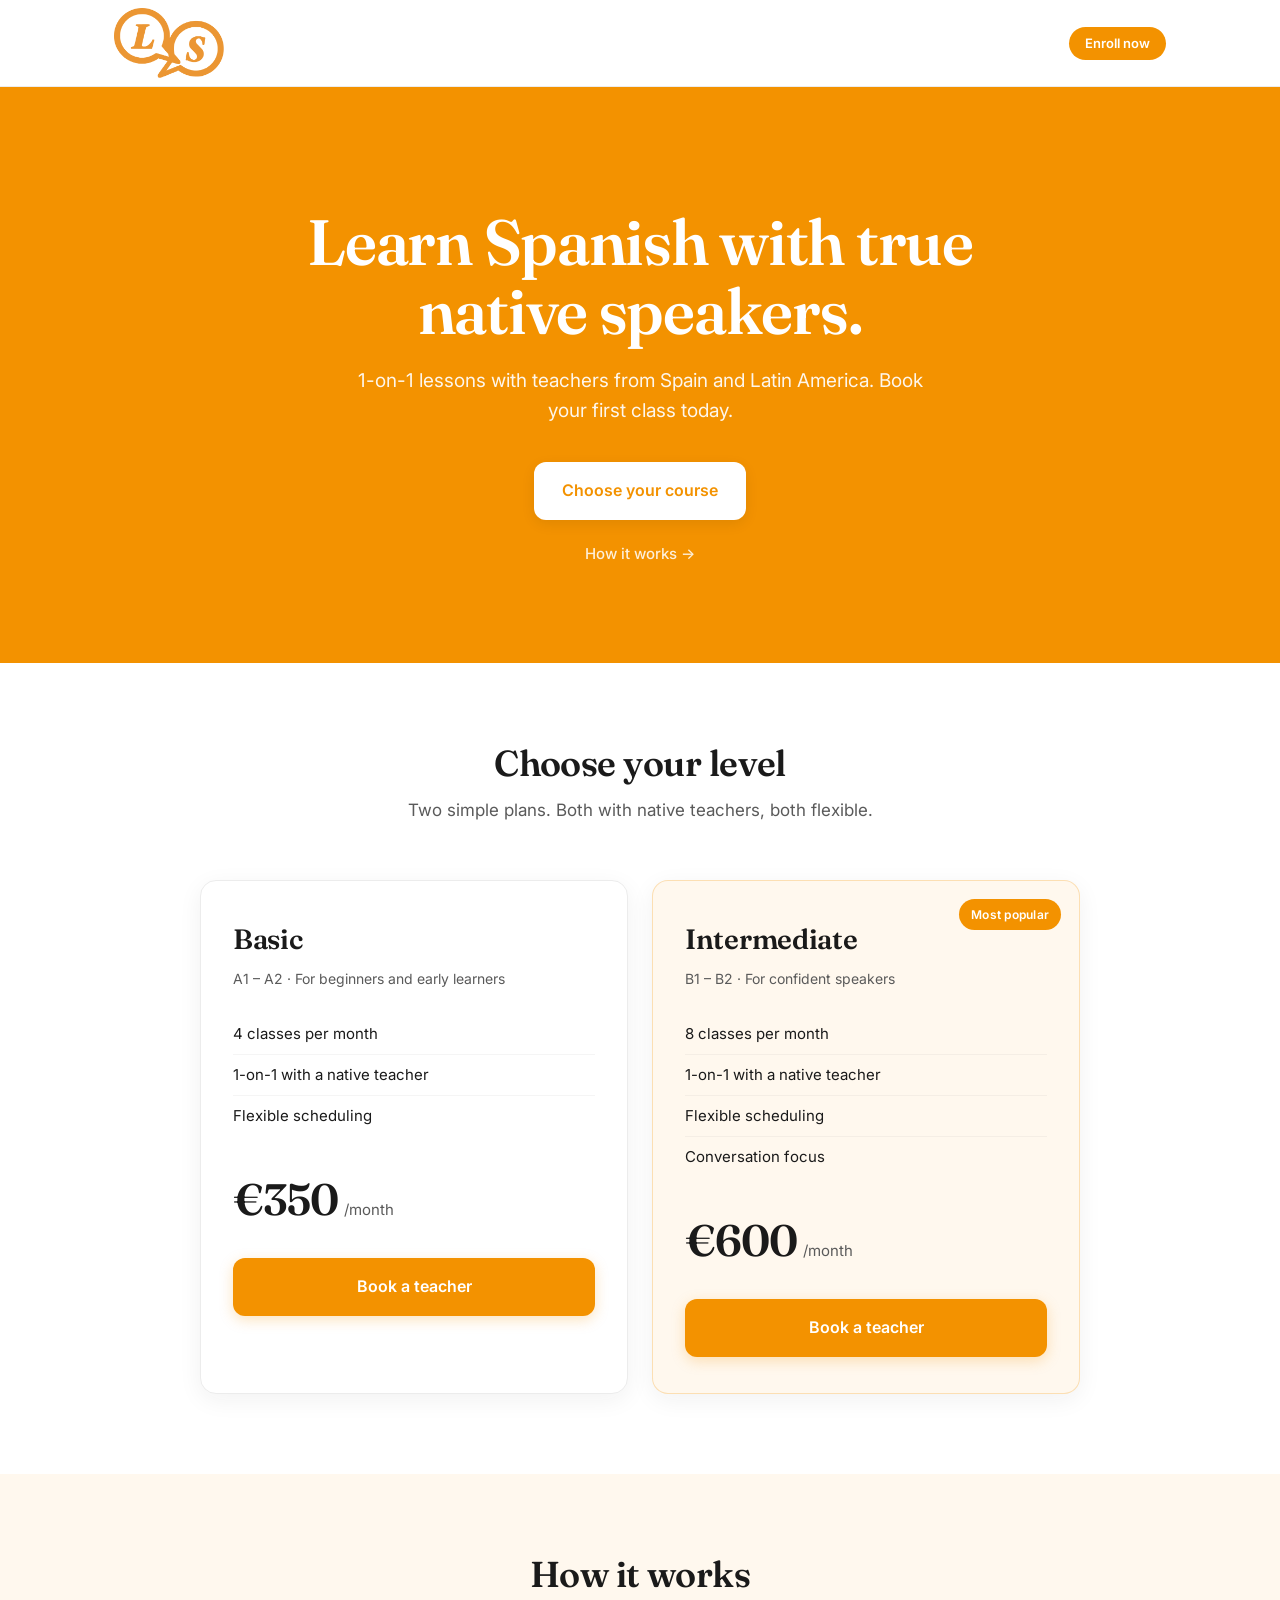
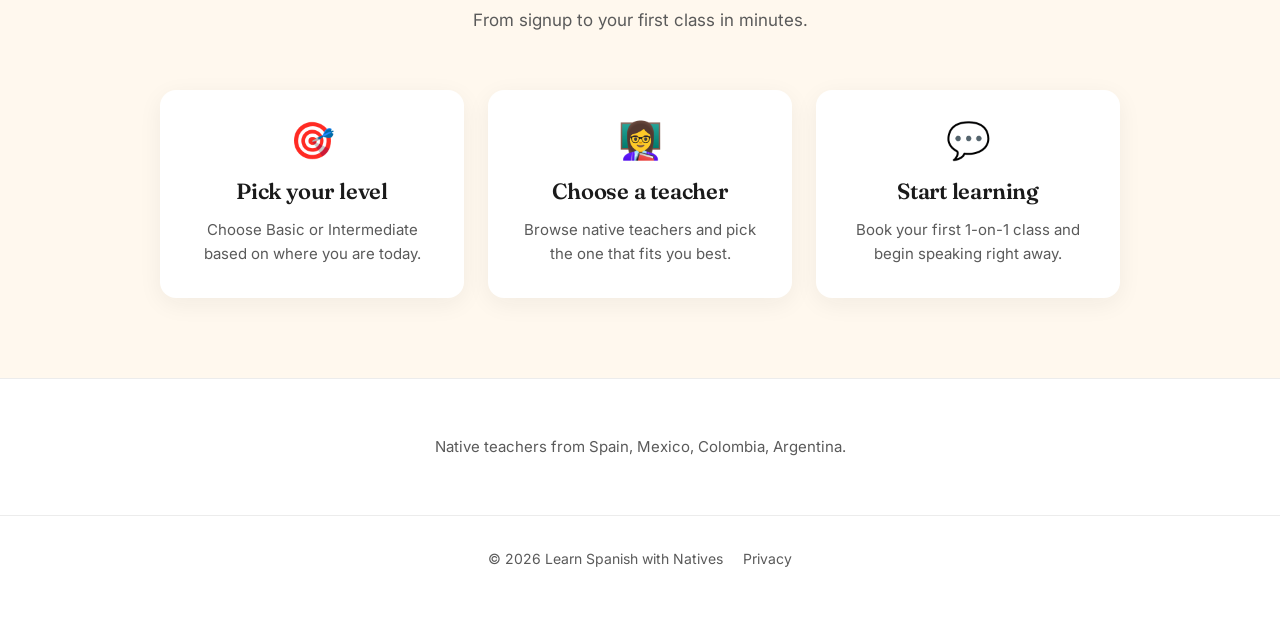
==== beta/index.html @ cdb181b8 "update hero CTA to Choose your course" ====
<!DOCTYPE html>
<html lang="en">
<head>
  <meta charset="UTF-8" />
  <meta name="viewport" content="width=device-width, initial-scale=1.0" />
  <title>Learn Spanish with Natives</title>
  <meta name="description" content="1-on-1 Spanish lessons with native teachers from Spain and Latin America. Book your first class today." />
  <link rel="preconnect" href="https://fonts.googleapis.com" />
  <link rel="preconnect" href="https://fonts.gstatic.com" crossorigin />
  <link href="https://fonts.googleapis.com/css2?family=Fraunces:opsz,wght@9..144,500;9..144,600;9..144,700&family=Inter:wght@400;500;600&display=swap" rel="stylesheet" />
  <style>
    :root {
      --orange: #F39200;
      --orange-hover: #d97f00;
      --dark: #1A1A1A;
      --muted: #5a5a5a;
      --bg: #ffffff;
      --cream: #FFF8EE;
      --border: #ececec;
      --shadow: 0 6px 24px rgba(26, 26, 26, 0.06);
      --shadow-hover: 0 12px 36px rgba(26, 26, 26, 0.1);
      --radius: 16px;
      --radius-sm: 12px;
    }

    * { box-sizing: border-box; }

    html, body {
      margin: 0;
      padding: 0;
      background: var(--bg);
      color: var(--dark);
      font-family: 'Inter', system-ui, -apple-system, Segoe UI, sans-serif;
      font-size: 17px;
      line-height: 1.6;
      -webkit-font-smoothing: antialiased;
    }

    a { color: inherit; text-decoration: none; }

    .container {
      width: 100%;
      max-width: 1100px;
      margin: 0 auto;
      padding: 0 24px;
    }

    /* Header */
    header {
      padding: 8px 0;
      background: #fff;
      border-bottom: 1px solid var(--border);
      position: sticky;
      top: 0;
      z-index: 50;
      transition: background .2s ease, border-color .2s ease, box-shadow .2s ease;
    }
    header.scrolled {
      background: var(--orange);
      border-bottom-color: transparent;
      box-shadow: 0 4px 16px rgba(243, 146, 0, 0.25);
    }
    header.scrolled .signin {
      background: #fff;
      color: var(--orange);
    }
    header.scrolled .signin:hover {
      background: var(--cream);
    }
    .header-inner {
      display: flex;
      align-items: center;
      justify-content: space-between;
      gap: 24px;
    }
    .logo img {
      display: block;
      max-width: 110px;
      height: auto;
    }
    .signin {
      font-weight: 600;
      color: #fff;
      background: var(--orange);
      font-size: 13px;
      padding: 6px 16px;
      border-radius: 999px;
      transition: background .15s ease, transform .15s ease;
    }
    .signin:hover {
      background: var(--orange-hover);
      transform: translateY(-1px);
    }

    /* Hero */
    .hero {
      text-align: center;
      padding: 96px 0 80px;
      background: var(--orange);
      color: #fff;
    }
    .hero h1 {
      font-family: 'Fraunces', Georgia, serif;
      font-weight: 600;
      font-size: 52px;
      line-height: 1.08;
      letter-spacing: -0.02em;
      margin: 0 auto 20px;
      max-width: 780px;
      color: #fff;
    }
    .hero p.sub {
      font-size: 19px;
      color: rgba(255, 255, 255, 0.92);
      max-width: 600px;
      margin: 0 auto 36px;
    }
    .hero .btn {
      background: #fff;
      color: var(--orange);
      box-shadow: 0 4px 14px rgba(0, 0, 0, 0.08);
    }
    .hero .btn:hover {
      background: var(--cream);
      box-shadow: 0 6px 18px rgba(0, 0, 0, 0.12);
    }
    .hero .text-link {
      color: rgba(255, 255, 255, 0.85);
    }
    .hero .text-link:hover {
      color: #fff;
    }

    .btn {
      display: inline-block;
      background: var(--orange);
      color: #fff;
      font-family: 'Inter', sans-serif;
      font-weight: 600;
      font-size: 16px;
      padding: 16px 28px;
      border-radius: var(--radius-sm);
      border: none;
      cursor: pointer;
      transition: background .15s ease, transform .15s ease, box-shadow .15s ease;
      box-shadow: 0 4px 14px rgba(243, 146, 0, 0.25);
    }
    .btn:hover {
      background: var(--orange-hover);
      transform: translateY(-1px);
      box-shadow: 0 6px 18px rgba(243, 146, 0, 0.32);
    }

    .text-link {
      display: inline-block;
      margin-top: 22px;
      color: var(--muted);
      font-size: 15px;
      font-weight: 500;
      transition: color .15s ease;
    }
    .text-link:hover { color: var(--orange); }

    /* Section */
    section { padding: 80px 0; }
    .section-title {
      font-family: 'Fraunces', Georgia, serif;
      font-weight: 600;
      font-size: 36px;
      line-height: 1.15;
      letter-spacing: -0.015em;
      margin: 0 0 12px;
      text-align: center;
    }
    .section-sub {
      text-align: center;
      color: var(--muted);
      margin: 0 auto 56px;
      max-width: 560px;
    }

    /* Levels */
    .levels {
      display: grid;
      grid-template-columns: 1fr;
      gap: 24px;
      max-width: 880px;
      margin: 0 auto;
    }
    .card {
      position: relative;
      background: #fff;
      border: 1px solid var(--border);
      border-radius: var(--radius);
      padding: 36px 32px;
      box-shadow: var(--shadow);
      transition: transform .2s ease, box-shadow .2s ease;
    }
    .card:hover {
      transform: translateY(-2px);
      box-shadow: var(--shadow-hover);
    }
    .card.featured {
      background: var(--cream);
      border-color: rgba(243, 146, 0, 0.25);
    }
    .badge {
      position: absolute;
      top: 18px;
      right: 18px;
      background: var(--orange);
      color: #fff;
      font-size: 12px;
      font-weight: 600;
      padding: 6px 12px;
      border-radius: 999px;
      letter-spacing: 0.02em;
    }
    .card h3 {
      font-family: 'Fraunces', Georgia, serif;
      font-weight: 600;
      font-size: 28px;
      margin: 0 0 6px;
      letter-spacing: -0.01em;
    }
    .card .level-sub {
      color: var(--muted);
      font-size: 14px;
      margin: 0 0 24px;
    }
    .card ul {
      list-style: none;
      padding: 0;
      margin: 0 0 28px;
    }
    .card ul li {
      padding: 8px 0;
      color: var(--dark);
      font-size: 15px;
      border-bottom: 1px solid rgba(0,0,0,0.04);
    }
    .card ul li:last-child { border-bottom: none; }
    .price {
      display: flex;
      align-items: baseline;
      gap: 6px;
      margin: 0 0 24px;
    }
    .price .amount {
      font-family: 'Fraunces', Georgia, serif;
      font-weight: 600;
      font-size: 44px;
      color: var(--dark);
      letter-spacing: -0.02em;
    }
    .price .per {
      font-size: 15px;
      color: var(--muted);
    }
    .card .btn { width: 100%; text-align: center; }

    /* How it works */
    .how {
      background: var(--cream);
    }
    .steps {
      display: grid;
      grid-template-columns: 1fr;
      gap: 24px;
      max-width: 960px;
      margin: 0 auto;
    }
    .step {
      background: #fff;
      border-radius: var(--radius);
      padding: 32px 28px;
      text-align: center;
      box-shadow: var(--shadow);
    }
    .step .icon {
      font-size: 36px;
      line-height: 1;
      margin-bottom: 16px;
      display: block;
    }
    .step h4 {
      font-family: 'Fraunces', Georgia, serif;
      font-weight: 600;
      font-size: 22px;
      margin: 0 0 8px;
      letter-spacing: -0.01em;
    }
    .step p {
      color: var(--muted);
      font-size: 15px;
      margin: 0;
    }

    /* Trust strip */
    .trust {
      padding: 56px 0;
      text-align: center;
      color: var(--muted);
      font-size: 15px;
      border-top: 1px solid var(--border);
    }

    /* Footer */
    footer {
      padding: 32px 0 48px;
      text-align: center;
      color: var(--muted);
      font-size: 14px;
      border-top: 1px solid var(--border);
    }
    footer a {
      color: var(--muted);
      margin-left: 16px;
      transition: color .15s ease;
    }
    footer a:hover { color: var(--orange); }

    /* Responsive */
    @media (min-width: 640px) {
      .steps { grid-template-columns: repeat(3, 1fr); }
    }
    @media (min-width: 960px) {
      .levels { grid-template-columns: 1fr 1fr; }
      .hero { padding: 120px 0 96px; }
      .hero h1 { font-size: 64px; }
    }
    @media (max-width: 480px) {
      .hero { padding: 64px 0 56px; }
      .hero h1 { font-size: 38px; }
      .hero p.sub { font-size: 17px; }
      .section-title { font-size: 28px; }
      section { padding: 64px 0; }
      .card { padding: 28px 24px; }
      .price .amount { font-size: 36px; }
    }
  </style>
</head>
<body>

  <header>
    <div class="container header-inner">
      <a href="#" class="logo" aria-label="Learn Spanish with Natives">
        <img id="logo-img" src="../assets/img/logo1.png" alt="Learn Spanish with Natives" />
      </a>
      <a href="#" class="signin">Enroll now</a>
    </div>
  </header>

  <main>
    <section class="hero">
      <div class="container">
        <h1>Learn Spanish with true native speakers.</h1>
        <p class="sub">1-on-1 lessons with teachers from Spain and Latin America. Book your first class today.</p>
        <a href="#levels" class="btn">Choose your course</a>
        <div>
          <a href="#how" class="text-link">How it works →</a>
        </div>
      </div>
    </section>

    <section id="levels">
      <div class="container">
        <h2 class="section-title">Choose your level</h2>
        <p class="section-sub">Two simple plans. Both with native teachers, both flexible.</p>

        <div class="levels">
          <div class="card">
            <h3>Basic</h3>
            <p class="level-sub">A1 – A2 · For beginners and early learners</p>
            <ul>
              <li>4 classes per month</li>
              <li>1-on-1 with a native teacher</li>
              <li>Flexible scheduling</li>
            </ul>
            <div class="price">
              <span class="amount">€350</span>
              <span class="per">/month</span>
            </div>
            <a href="#" class="btn">Book a teacher</a>
          </div>

          <div class="card featured">
            <span class="badge">Most popular</span>
            <h3>Intermediate</h3>
            <p class="level-sub">B1 – B2 · For confident speakers</p>
            <ul>
              <li>8 classes per month</li>
              <li>1-on-1 with a native teacher</li>
              <li>Flexible scheduling</li>
              <li>Conversation focus</li>
            </ul>
            <div class="price">
              <span class="amount">€600</span>
              <span class="per">/month</span>
            </div>
            <a href="#" class="btn">Book a teacher</a>
          </div>
        </div>
      </div>
    </section>

    <section id="how" class="how">
      <div class="container">
        <h2 class="section-title">How it works</h2>
        <p class="section-sub">From signup to your first class in minutes.</p>

        <div class="steps">
          <div class="step">
            <span class="icon" aria-hidden="true">🎯</span>
            <h4>Pick your level</h4>
            <p>Choose Basic or Intermediate based on where you are today.</p>
          </div>
          <div class="step">
            <span class="icon" aria-hidden="true">👩‍🏫</span>
            <h4>Choose a teacher</h4>
            <p>Browse native teachers and pick the one that fits you best.</p>
          </div>
          <div class="step">
            <span class="icon" aria-hidden="true">💬</span>
            <h4>Start learning</h4>
            <p>Book your first 1-on-1 class and begin speaking right away.</p>
          </div>
        </div>
      </div>
    </section>

    <div class="trust">
      <div class="container">
        Native teachers from Spain, Mexico, Colombia, Argentina.
      </div>
    </div>
  </main>

  <footer>
    <div class="container">
      © 2026 Learn Spanish with Natives
      <a href="#">Privacy</a>
    </div>
  </footer>

  <script>
    (function () {
      var header = document.querySelector('header');
      var logoImg = document.getElementById('logo-img');
      var topSrc = '../assets/img/logo1.png';
      var scrolledSrc = '../assets/img/logo.png';
      var threshold = 40;

      // Preload the swap target so the switch is instant.
      var preload = new Image();
      preload.src = scrolledSrc;

      function onScroll() {
        var scrolled = window.scrollY > threshold;
        header.classList.toggle('scrolled', scrolled);
        var nextSrc = scrolled ? scrolledSrc : topSrc;
        if (!logoImg.src.endsWith(nextSrc.replace('../', ''))) {
          logoImg.src = nextSrc;
        }
      }

      window.addEventListener('scroll', onScroll, { passive: true });
      onScroll();
    })();
  </script>

</body>
</html>
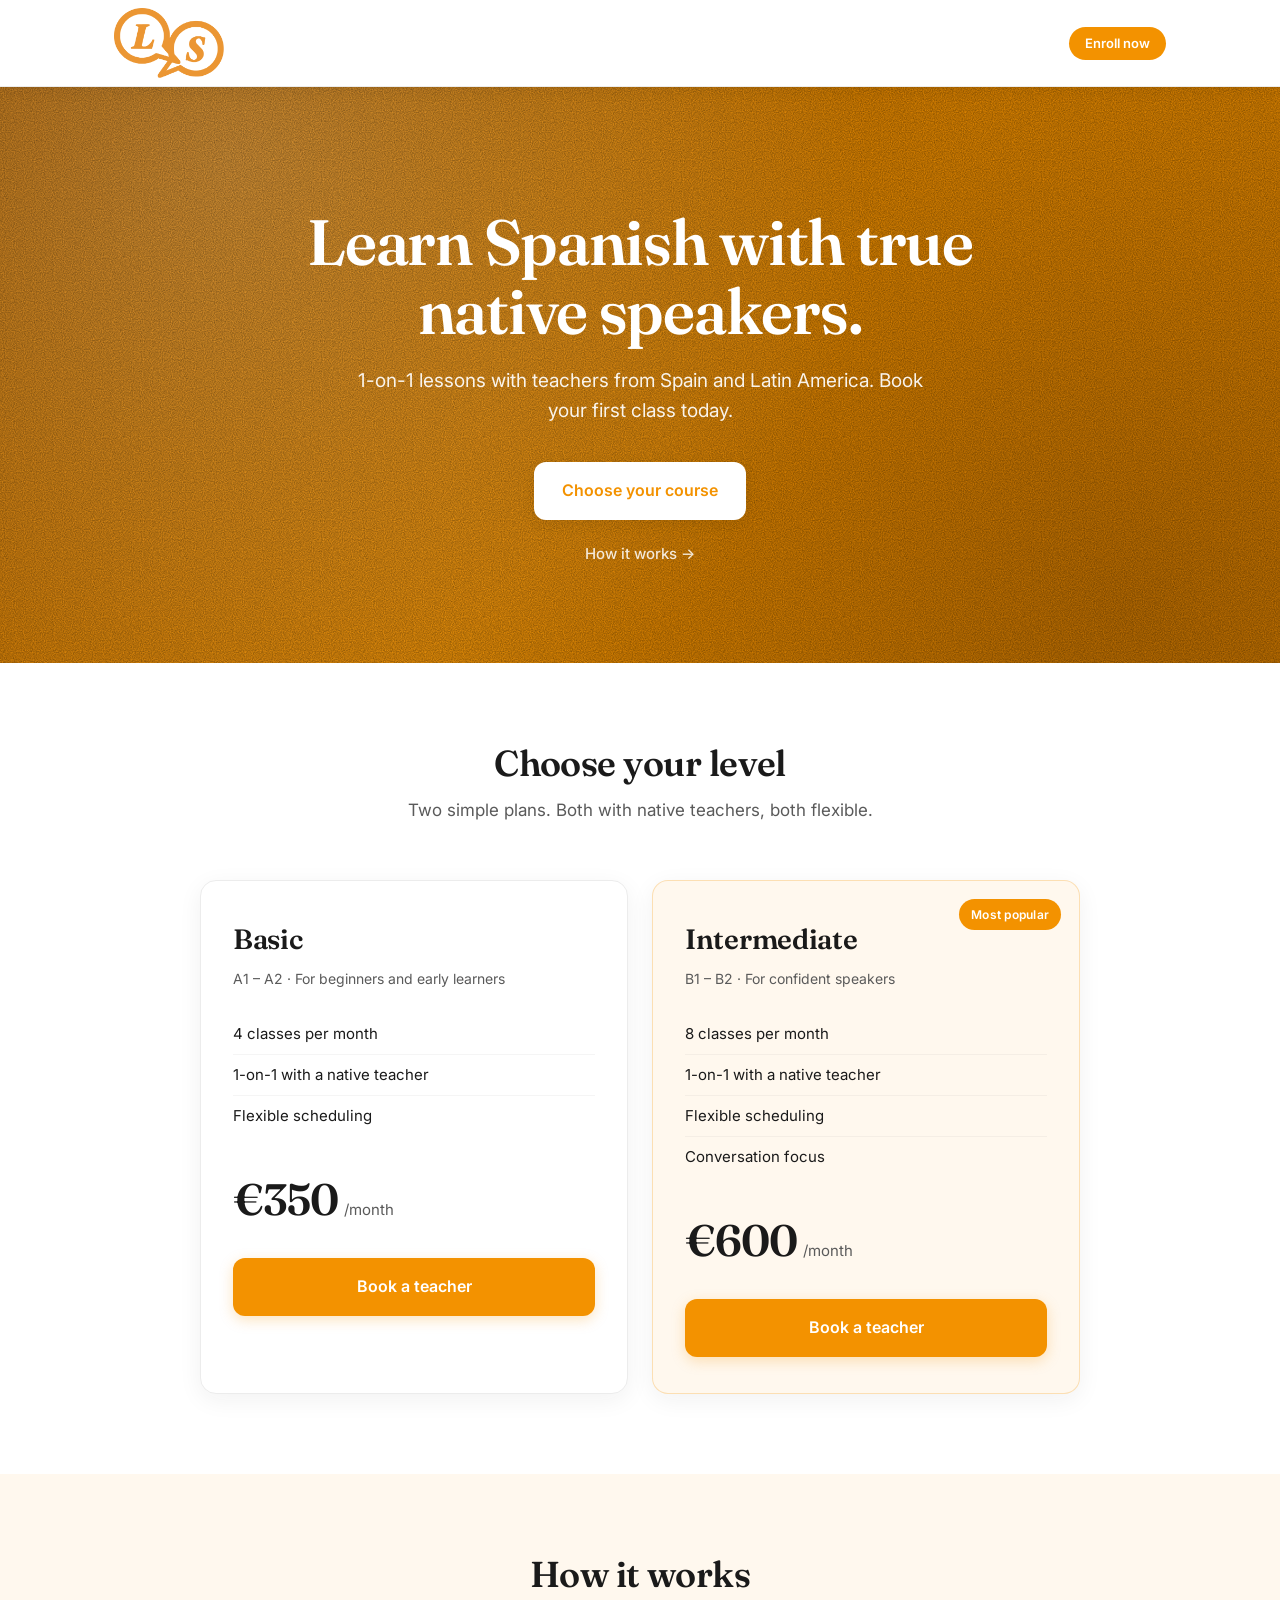
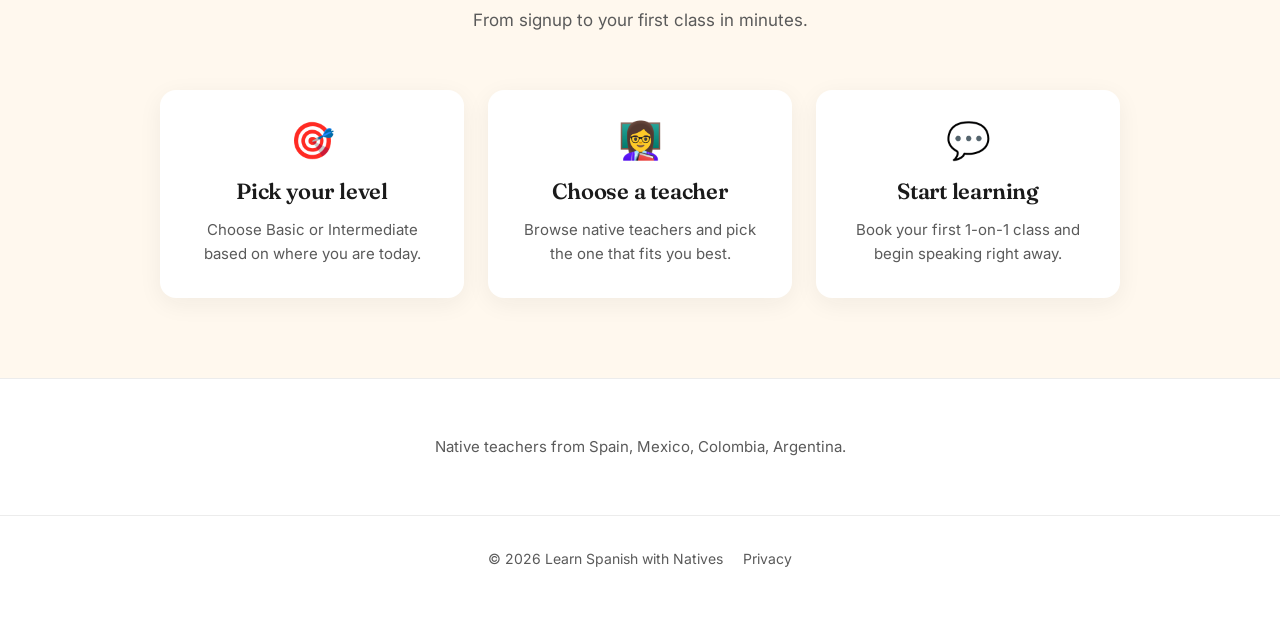
==== commit 8d5f5c9a: "richer hero bg, button animation, navbar shadow" ====
--- a/beta/index.html
+++ b/beta/index.html
@@ -53,12 +53,13 @@
       position: sticky;
       top: 0;
       z-index: 50;
+      box-shadow: 0 1px 2px rgba(26, 26, 26, 0.04), 0 4px 14px rgba(26, 26, 26, 0.06);
       transition: background .2s ease, border-color .2s ease, box-shadow .2s ease;
     }
     header.scrolled {
       background: var(--orange);
       border-bottom-color: transparent;
-      box-shadow: 0 4px 16px rgba(243, 146, 0, 0.25);
+      box-shadow: 0 6px 20px rgba(243, 146, 0, 0.32);
     }
     header.scrolled .signin {
       background: #fff;
@@ -96,8 +97,16 @@
     .hero {
       text-align: center;
       padding: 96px 0 80px;
-      background: var(--orange);
-      color: #fff;
+      color: #fff;
+      position: relative;
+      overflow: hidden;
+      background-color: #e88a00;
+      background-image:
+        url("data:image/svg+xml;utf8,<svg xmlns='http://www.w3.org/2000/svg' width='180' height='180'><filter id='n'><feTurbulence type='fractalNoise' baseFrequency='0.9' numOctaves='2' stitchTiles='stitch'/><feColorMatrix values='0 0 0 0 0 0 0 0 0 0 0 0 0 0 0 0 0 0 0.45 0'/></filter><rect width='100%' height='100%' filter='url(%23n)'/></svg>"),
+        radial-gradient(circle at 18% 12%, rgba(255, 255, 255, 0.22), transparent 55%),
+        radial-gradient(circle at 88% 90%, rgba(110, 55, 0, 0.30), transparent 55%),
+        linear-gradient(135deg, #c87100 0%, #F39200 55%, #e88a00 100%);
+      background-size: 180px 180px, auto, auto, auto;
     }
     .hero h1 {
       font-family: 'Fraunces', Georgia, serif;
@@ -142,13 +151,30 @@
       border-radius: var(--radius-sm);
       border: none;
       cursor: pointer;
-      transition: background .15s ease, transform .15s ease, box-shadow .15s ease;
+      transition: background .2s ease, transform .25s cubic-bezier(.34, 1.4, .64, 1), box-shadow .25s ease;
       box-shadow: 0 4px 14px rgba(243, 146, 0, 0.25);
+      will-change: transform;
     }
     .btn:hover {
       background: var(--orange-hover);
-      transform: translateY(-1px);
-      box-shadow: 0 6px 18px rgba(243, 146, 0, 0.32);
+      transform: translateY(-3px) scale(1.03);
+      box-shadow: 0 10px 24px rgba(243, 146, 0, 0.38);
+    }
+    .btn:active {
+      transform: translateY(-1px) scale(0.99);
+      transition: transform .08s ease;
+    }
+    @keyframes ctaPulse {
+      0%, 100% { box-shadow: 0 4px 14px rgba(0, 0, 0, 0.10); }
+      50%      { box-shadow: 0 10px 28px rgba(0, 0, 0, 0.22); }
+    }
+    .hero .btn {
+      animation: ctaPulse 2.6s ease-in-out infinite;
+    }
+    .hero .btn:hover { animation-play-state: paused; }
+    @media (prefers-reduced-motion: reduce) {
+      .btn, .hero .btn { animation: none; transition: none; }
+      .btn:hover { transform: none; }
     }
 
     .text-link {
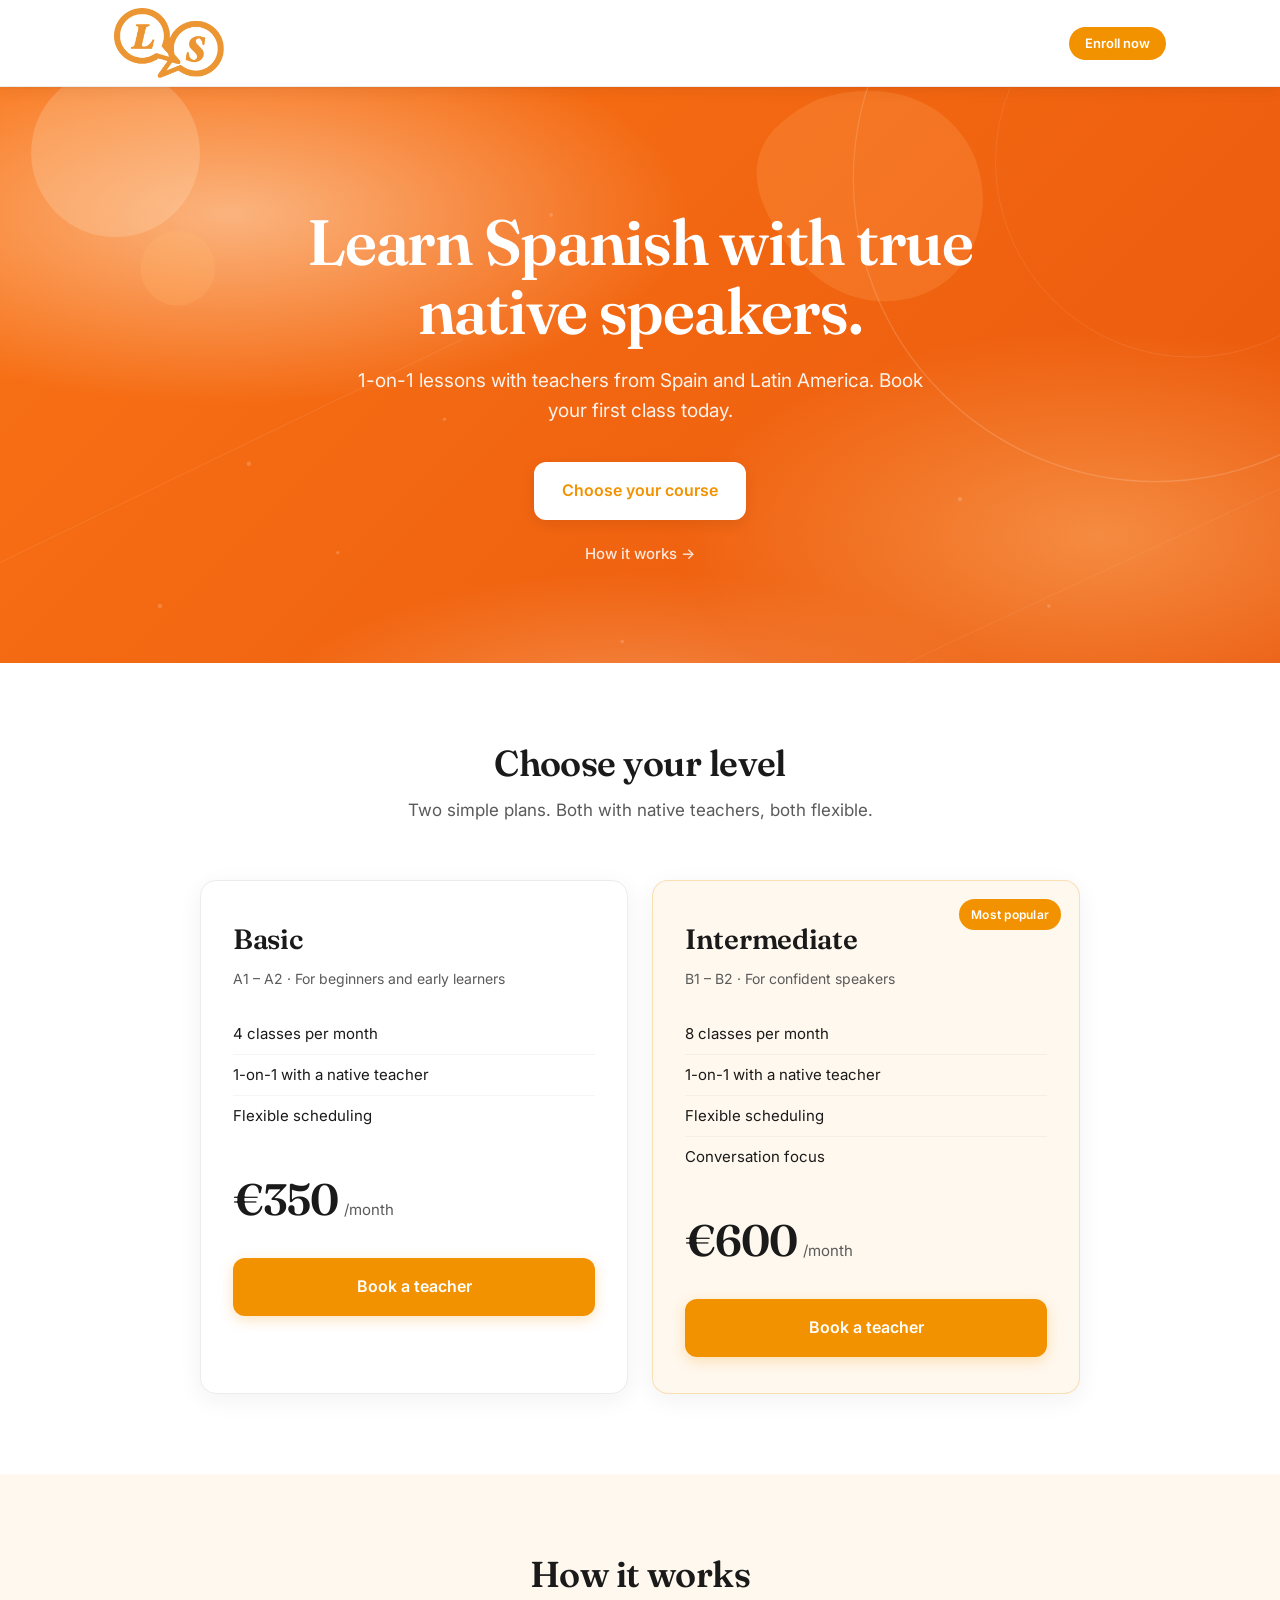
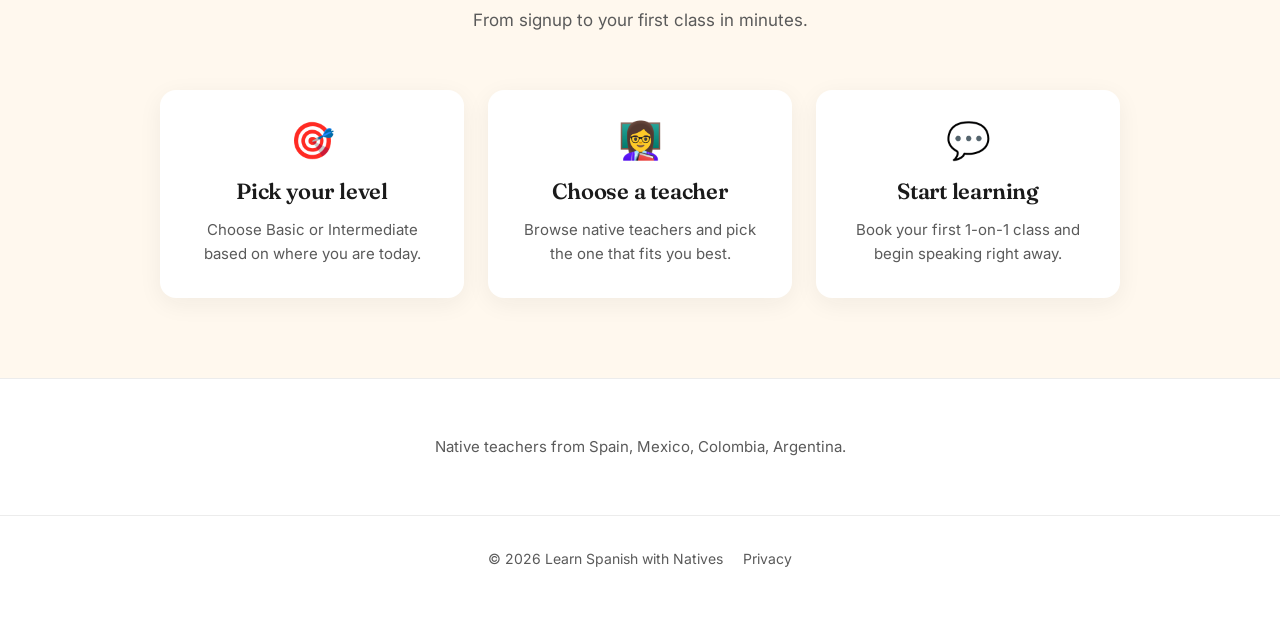
==== commit 8e1cdd5f: "modern layered hero: gradient + glows + svg shapes" ====
--- a/beta/index.html
+++ b/beta/index.html
@@ -100,13 +100,24 @@
       color: #fff;
       position: relative;
       overflow: hidden;
-      background-color: #e88a00;
-      background-image:
-        url("data:image/svg+xml;utf8,<svg xmlns='http://www.w3.org/2000/svg' width='180' height='180'><filter id='n'><feTurbulence type='fractalNoise' baseFrequency='0.9' numOctaves='2' stitchTiles='stitch'/><feColorMatrix values='0 0 0 0 0 0 0 0 0 0 0 0 0 0 0 0 0 0 0.45 0'/></filter><rect width='100%' height='100%' filter='url(%23n)'/></svg>"),
-        radial-gradient(circle at 18% 12%, rgba(255, 255, 255, 0.22), transparent 55%),
-        radial-gradient(circle at 88% 90%, rgba(110, 55, 0, 0.30), transparent 55%),
-        linear-gradient(135deg, #c87100 0%, #F39200 55%, #e88a00 100%);
-      background-size: 180px 180px, auto, auto, auto;
+      isolation: isolate;
+      background:
+        radial-gradient(ellipse 60% 55% at 18% 22%, rgba(255, 237, 213, 0.55), transparent 60%),
+        radial-gradient(ellipse 55% 60% at 86% 78%, rgba(253, 186, 116, 0.50), transparent 60%),
+        radial-gradient(ellipse 45% 40% at 50% 110%, rgba(255, 237, 213, 0.30), transparent 65%),
+        linear-gradient(135deg, #F97316 0%, #EA580C 100%);
+    }
+    .hero-shapes {
+      position: absolute;
+      inset: 0;
+      width: 100%;
+      height: 100%;
+      z-index: 0;
+      pointer-events: none;
+    }
+    .hero > .container {
+      position: relative;
+      z-index: 1;
     }
     .hero h1 {
       font-family: 'Fraunces', Georgia, serif;
@@ -379,6 +390,37 @@
 
   <main>
     <section class="hero">
+      <svg class="hero-shapes" viewBox="0 0 1440 800" preserveAspectRatio="xMidYMid slice" aria-hidden="true">
+        <!-- Large outlined rings, partially off-screen right -->
+        <circle cx="1300" cy="180" r="340" fill="none" stroke="rgba(255,255,255,0.16)" stroke-width="1.5" />
+        <circle cx="1340" cy="160" r="220" fill="none" stroke="rgba(255,255,255,0.10)" stroke-width="1" />
+
+        <!-- Soft filled cream/peach circle, top-left area -->
+        <circle cx="130" cy="150" r="95" fill="rgba(255,237,213,0.20)" />
+        <circle cx="200" cy="280" r="42" fill="rgba(253,186,116,0.22)" />
+
+        <!-- Organic blob, mid-right -->
+        <path d="M 920,90 C 1040,50 1130,140 1100,240 C 1075,330 955,345 895,265 C 840,200 825,135 920,90 Z"
+              fill="rgba(253,186,116,0.18)" />
+
+        <!-- Thin diagonal lines -->
+        <line x1="-60" y1="640" x2="520" y2="360" stroke="rgba(255,255,255,0.10)" stroke-width="1" />
+        <line x1="900" y1="780" x2="1500" y2="500" stroke="rgba(255,255,255,0.08)" stroke-width="1" />
+
+        <!-- Scattered dots -->
+        <g fill="rgba(255,255,255,0.18)">
+          <circle cx="280"  cy="500" r="2.5" />
+          <circle cx="380"  cy="600" r="2" />
+          <circle cx="500"  cy="450" r="2" />
+          <circle cx="180"  cy="660" r="2.5" />
+          <circle cx="700"  cy="700" r="2" />
+          <circle cx="1080" cy="540" r="2.5" />
+          <circle cx="1180" cy="660" r="2" />
+          <circle cx="620"  cy="220" r="2" />
+          <circle cx="820"  cy="500" r="2" />
+        </g>
+      </svg>
+
       <div class="container">
         <h1>Learn Spanish with true native speakers.</h1>
         <p class="sub">1-on-1 lessons with teachers from Spain and Latin America. Book your first class today.</p>
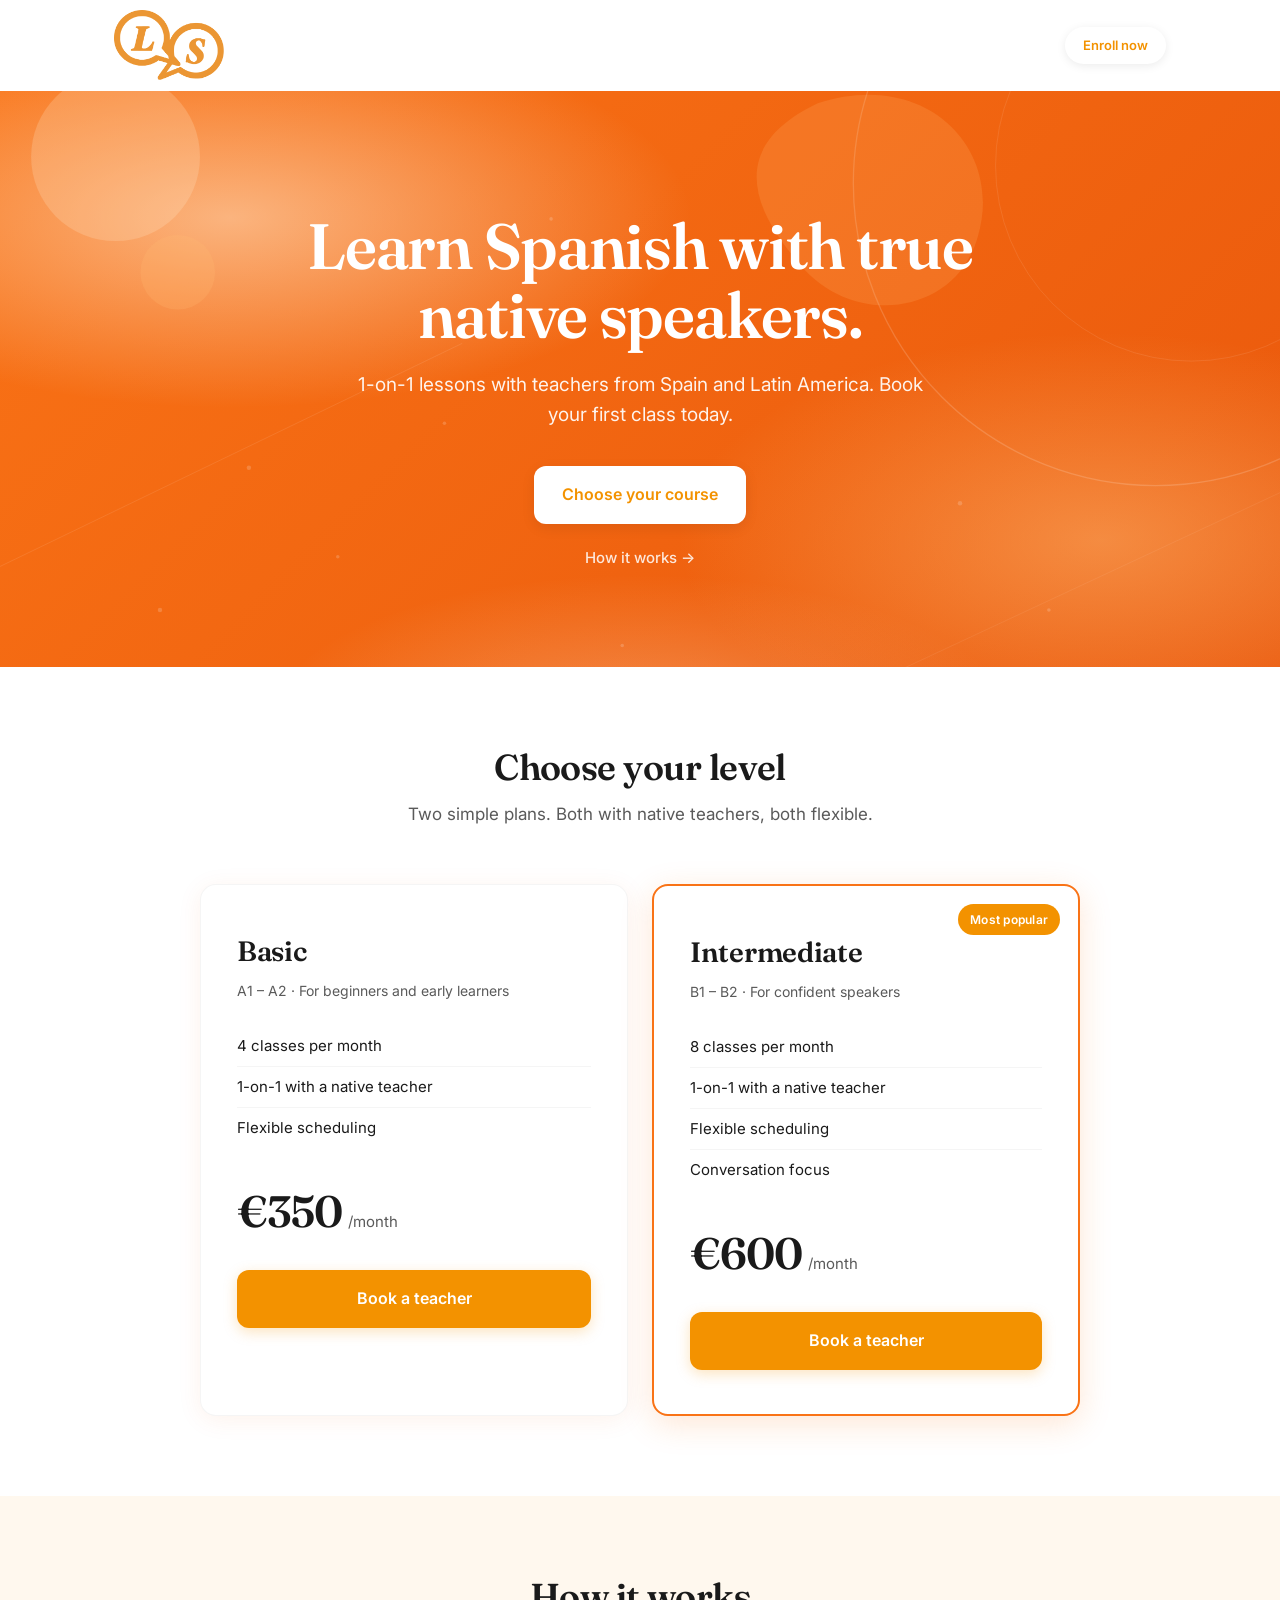
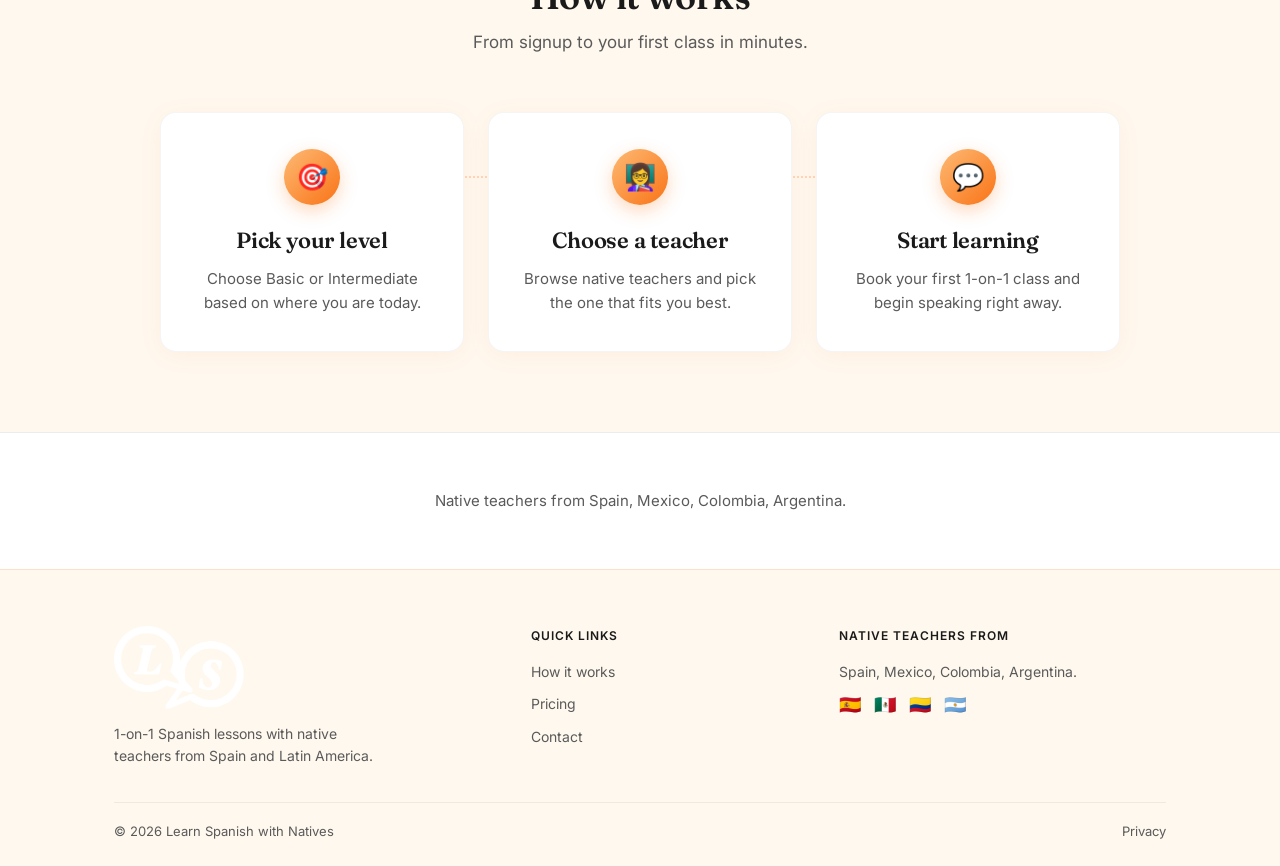
==== commit c63b70af: "polish navbar, cards, steps, footer to match hero" ====
--- a/beta/index.html
+++ b/beta/index.html
@@ -25,6 +25,8 @@
 
     * { box-sizing: border-box; }
 
+    html { scroll-behavior: smooth; }
+
     html, body {
       margin: 0;
       padding: 0;
@@ -47,50 +49,74 @@
 
     /* Header */
     header {
-      padding: 8px 0;
-      background: #fff;
-      border-bottom: 1px solid var(--border);
+      padding: 10px 0;
+      background: transparent;
+      border-bottom: 1px solid transparent;
       position: sticky;
       top: 0;
       z-index: 50;
-      box-shadow: 0 1px 2px rgba(26, 26, 26, 0.04), 0 4px 14px rgba(26, 26, 26, 0.06);
-      transition: background .2s ease, border-color .2s ease, box-shadow .2s ease;
+      transition: background 0.3s ease, border-color 0.3s ease, box-shadow 0.3s ease, backdrop-filter 0.3s ease;
     }
     header.scrolled {
-      background: var(--orange);
-      border-bottom-color: transparent;
-      box-shadow: 0 6px 20px rgba(243, 146, 0, 0.32);
-    }
-    header.scrolled .signin {
-      background: #fff;
-      color: var(--orange);
-    }
-    header.scrolled .signin:hover {
-      background: var(--cream);
+      background: rgba(255, 255, 255, 0.8);
+      backdrop-filter: blur(12px);
+      -webkit-backdrop-filter: blur(12px);
+      border-bottom: 1px solid rgba(0, 0, 0, 0.05);
+      box-shadow: 0 1px 2px rgba(26, 26, 26, 0.03), 0 4px 16px rgba(26, 26, 26, 0.04);
     }
     .header-inner {
       display: flex;
       align-items: center;
-      justify-content: space-between;
-      gap: 24px;
+      gap: 28px;
     }
     .logo img {
       display: block;
       max-width: 110px;
       height: auto;
     }
+
+    /* Center nav links */
+    .nav-links {
+      display: flex;
+      gap: 28px;
+      margin-left: auto;
+      margin-right: auto;
+    }
+    .nav-links a {
+      font-size: 14px;
+      font-weight: 500;
+      color: rgba(255, 255, 255, 0.92);
+      transition: color 0.2s ease, opacity 0.2s ease;
+    }
+    .nav-links a:hover { opacity: 0.75; }
+    header.scrolled .nav-links a { color: var(--dark); }
+    header.scrolled .nav-links a:hover { color: var(--orange); opacity: 1; }
+
+    /* Enroll button (default = transparent state: white bg, orange text) */
     .signin {
       font-weight: 600;
+      color: var(--orange);
+      background: #fff;
+      font-size: 13px;
+      padding: 8px 18px;
+      border-radius: 999px;
+      transition: background 0.2s ease, color 0.2s ease, transform 0.2s ease, box-shadow 0.2s ease;
+      box-shadow: 0 2px 10px rgba(0, 0, 0, 0.08);
+    }
+    .signin:hover {
+      background: var(--cream);
+      transform: translateY(-1px);
+      box-shadow: 0 4px 14px rgba(0, 0, 0, 0.12);
+    }
+    /* Scrolled = frosted: orange button, white text */
+    header.scrolled .signin {
+      background: var(--orange);
       color: #fff;
-      background: var(--orange);
-      font-size: 13px;
-      padding: 6px 16px;
-      border-radius: 999px;
-      transition: background .15s ease, transform .15s ease;
-    }
-    .signin:hover {
+      box-shadow: 0 2px 10px rgba(243, 146, 0, 0.25);
+    }
+    header.scrolled .signin:hover {
       background: var(--orange-hover);
-      transform: translateY(-1px);
+      box-shadow: 0 4px 14px rgba(243, 146, 0, 0.35);
     }
 
     /* Hero */
@@ -227,19 +253,23 @@
     .card {
       position: relative;
       background: #fff;
-      border: 1px solid var(--border);
+      border: 1px solid rgba(0, 0, 0, 0.04);
       border-radius: var(--radius);
-      padding: 36px 32px;
-      box-shadow: var(--shadow);
-      transition: transform .2s ease, box-shadow .2s ease;
+      padding: 44px 36px;
+      box-shadow: 0 4px 24px rgba(234, 88, 12, 0.08);
+      transition: transform 0.25s cubic-bezier(.34, 1.2, .64, 1), box-shadow 0.25s ease, border-color 0.25s ease;
     }
     .card:hover {
-      transform: translateY(-2px);
-      box-shadow: var(--shadow-hover);
+      transform: translateY(-4px);
+      box-shadow: 0 12px 36px rgba(234, 88, 12, 0.16);
     }
     .card.featured {
-      background: var(--cream);
-      border-color: rgba(243, 146, 0, 0.25);
+      background: #fff;
+      border: 2px solid #F97316;
+      box-shadow: 0 8px 32px rgba(249, 115, 22, 0.18);
+    }
+    .card.featured:hover {
+      box-shadow: 0 16px 44px rgba(249, 115, 22, 0.28);
     }
     .badge {
       position: absolute;
@@ -301,6 +331,7 @@
       background: var(--cream);
     }
     .steps {
+      position: relative;
       display: grid;
       grid-template-columns: 1fr;
       gap: 24px;
@@ -308,17 +339,31 @@
       margin: 0 auto;
     }
     .step {
+      position: relative;
       background: #fff;
+      border: 1px solid rgba(0, 0, 0, 0.04);
       border-radius: var(--radius);
-      padding: 32px 28px;
+      padding: 36px 28px;
       text-align: center;
-      box-shadow: var(--shadow);
-    }
-    .step .icon {
-      font-size: 36px;
+      box-shadow: 0 4px 24px rgba(234, 88, 12, 0.06);
+      transition: transform 0.25s cubic-bezier(.34, 1.2, .64, 1), box-shadow 0.25s ease;
+    }
+    .step:hover {
+      transform: translateY(-4px);
+      box-shadow: 0 12px 32px rgba(234, 88, 12, 0.14);
+    }
+    .step-icon {
+      width: 56px;
+      height: 56px;
+      border-radius: 50%;
+      margin: 0 auto 18px;
+      display: flex;
+      align-items: center;
+      justify-content: center;
+      font-size: 26px;
       line-height: 1;
-      margin-bottom: 16px;
-      display: block;
+      background: linear-gradient(135deg, #FDBA74 0%, #F97316 100%);
+      box-shadow: 0 6px 18px rgba(249, 115, 22, 0.28);
     }
     .step h4 {
       font-family: 'Fraunces', Georgia, serif;
@@ -331,6 +376,20 @@
       color: var(--muted);
       font-size: 15px;
       margin: 0;
+    }
+    /* Connecting dotted line between steps on desktop */
+    @media (min-width: 720px) {
+      .steps::before {
+        content: "";
+        position: absolute;
+        top: 64px;
+        left: 16%;
+        right: 16%;
+        height: 0;
+        border-top: 2px dotted rgba(249, 115, 22, 0.25);
+        z-index: 0;
+      }
+      .step { z-index: 1; }
     }
 
     /* Trust strip */
@@ -344,20 +403,80 @@
 
     /* Footer */
     footer {
-      padding: 32px 0 48px;
-      text-align: center;
+      background: var(--cream);
+      border-top: 1px solid rgba(249, 115, 22, 0.18);
       color: var(--muted);
       font-size: 14px;
-      border-top: 1px solid var(--border);
-    }
-    footer a {
-      color: var(--muted);
-      margin-left: 16px;
-      transition: color .15s ease;
-    }
-    footer a:hover { color: var(--orange); }
+    }
+    .footer-grid {
+      display: grid;
+      grid-template-columns: 1fr;
+      gap: 36px;
+      padding: 56px 0 36px;
+    }
+    .footer-col h5 {
+      font-family: 'Inter', sans-serif;
+      font-size: 12px;
+      font-weight: 600;
+      text-transform: uppercase;
+      letter-spacing: 0.08em;
+      color: var(--dark);
+      margin: 0 0 16px;
+    }
+    .footer-brand img {
+      max-width: 130px;
+      height: auto;
+      margin-bottom: 14px;
+      display: block;
+    }
+    .footer-brand p {
+      margin: 0;
+      max-width: 280px;
+      line-height: 1.55;
+    }
+    .footer-links {
+      list-style: none;
+      padding: 0;
+      margin: 0;
+      display: flex;
+      flex-direction: column;
+      gap: 10px;
+    }
+    .footer-links a {
+      color: var(--muted);
+      transition: color 0.15s ease;
+    }
+    .footer-links a:hover { color: var(--orange); }
+    .footer-countries {
+      line-height: 1.6;
+    }
+    .footer-countries .flags {
+      font-size: 18px;
+      letter-spacing: 4px;
+      margin-top: 8px;
+      display: block;
+    }
+    .footer-bottom {
+      border-top: 1px solid rgba(0, 0, 0, 0.06);
+      padding: 18px 0 24px;
+      display: flex;
+      align-items: center;
+      justify-content: space-between;
+      gap: 16px;
+      flex-wrap: wrap;
+      font-size: 13px;
+    }
+    .footer-bottom a { transition: color 0.15s ease; }
+    .footer-bottom a:hover { color: var(--orange); }
+    @media (min-width: 720px) {
+      .footer-grid { grid-template-columns: 1.4fr 1fr 1.2fr; }
+    }
 
     /* Responsive */
+    @media (max-width: 720px) {
+      .nav-links { display: none; }
+      .header-inner { justify-content: space-between; }
+    }
     @media (min-width: 640px) {
       .steps { grid-template-columns: repeat(3, 1fr); }
     }
@@ -372,8 +491,9 @@
       .hero p.sub { font-size: 17px; }
       .section-title { font-size: 28px; }
       section { padding: 64px 0; }
-      .card { padding: 28px 24px; }
+      .card { padding: 32px 24px; }
       .price .amount { font-size: 36px; }
+      .footer-grid { padding: 44px 0 28px; }
     }
   </style>
 </head>
@@ -384,6 +504,11 @@
       <a href="#" class="logo" aria-label="Learn Spanish with Natives">
         <img id="logo-img" src="../assets/img/logo1.png" alt="Learn Spanish with Natives" />
       </a>
+      <nav class="nav-links" aria-label="Primary">
+        <a href="#how">How it works</a>
+        <a href="#levels">Pricing</a>
+        <a href="#">Teachers</a>
+      </nav>
       <a href="#" class="signin">Enroll now</a>
     </div>
   </header>
@@ -479,17 +604,17 @@
 
         <div class="steps">
           <div class="step">
-            <span class="icon" aria-hidden="true">🎯</span>
+            <div class="step-icon" aria-hidden="true">🎯</div>
             <h4>Pick your level</h4>
             <p>Choose Basic or Intermediate based on where you are today.</p>
           </div>
           <div class="step">
-            <span class="icon" aria-hidden="true">👩‍🏫</span>
+            <div class="step-icon" aria-hidden="true">👩‍🏫</div>
             <h4>Choose a teacher</h4>
             <p>Browse native teachers and pick the one that fits you best.</p>
           </div>
           <div class="step">
-            <span class="icon" aria-hidden="true">💬</span>
+            <div class="step-icon" aria-hidden="true">💬</div>
             <h4>Start learning</h4>
             <p>Book your first 1-on-1 class and begin speaking right away.</p>
           </div>
@@ -506,8 +631,29 @@
 
   <footer>
     <div class="container">
-      © 2026 Learn Spanish with Natives
-      <a href="#">Privacy</a>
+      <div class="footer-grid">
+        <div class="footer-col footer-brand">
+          <img src="../assets/img/logo.png" alt="Learn Spanish with Natives" />
+          <p>1-on-1 Spanish lessons with native teachers from Spain and Latin America.</p>
+        </div>
+        <div class="footer-col">
+          <h5>Quick links</h5>
+          <ul class="footer-links">
+            <li><a href="#how">How it works</a></li>
+            <li><a href="#levels">Pricing</a></li>
+            <li><a href="#">Contact</a></li>
+          </ul>
+        </div>
+        <div class="footer-col footer-countries">
+          <h5>Native teachers from</h5>
+          <p style="margin:0;">Spain, Mexico, Colombia, Argentina.</p>
+          <span class="flags" aria-hidden="true">🇪🇸 🇲🇽 🇨🇴 🇦🇷</span>
+        </div>
+      </div>
+      <div class="footer-bottom">
+        <span>© 2026 Learn Spanish with Natives</span>
+        <a href="#">Privacy</a>
+      </div>
     </div>
   </footer>
 
@@ -517,7 +663,7 @@
       var logoImg = document.getElementById('logo-img');
       var topSrc = '../assets/img/logo1.png';
       var scrolledSrc = '../assets/img/logo.png';
-      var threshold = 40;
+      var threshold = 80;
 
       // Preload the swap target so the switch is instant.
       var preload = new Image();
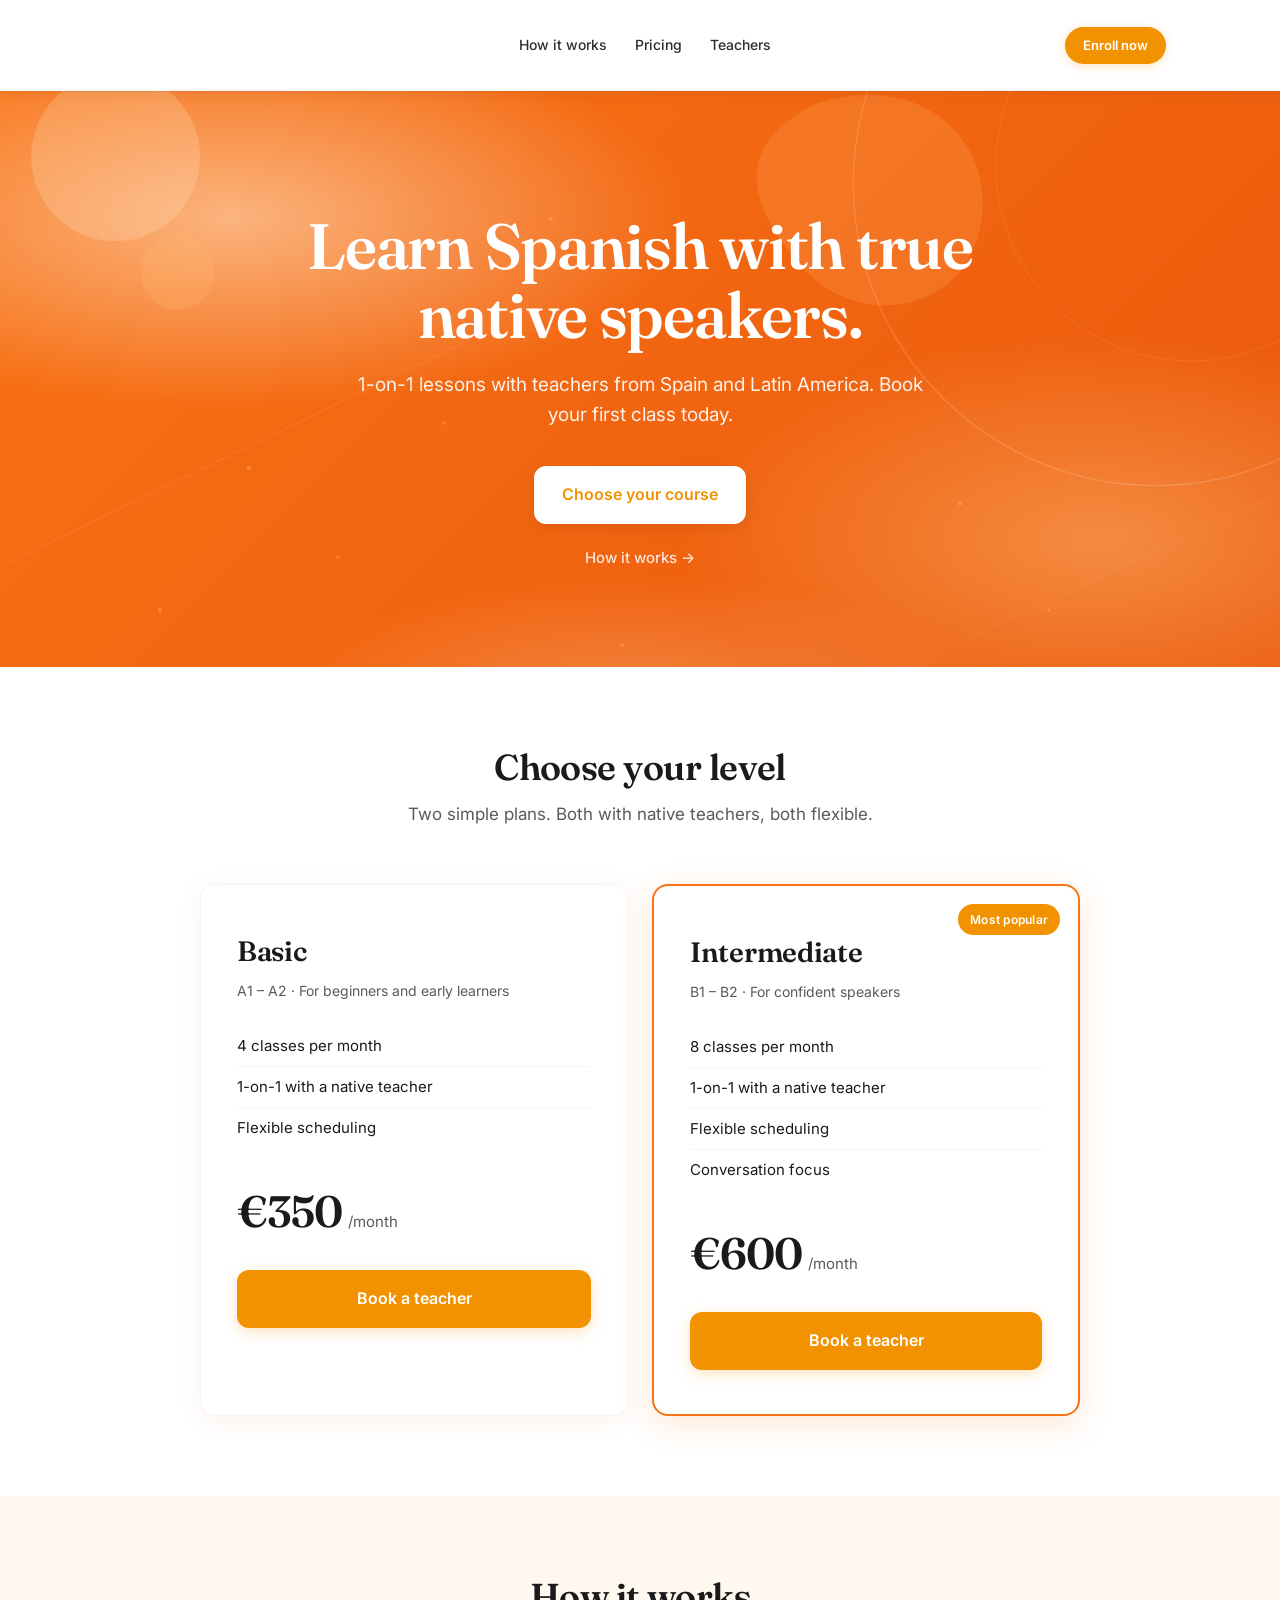
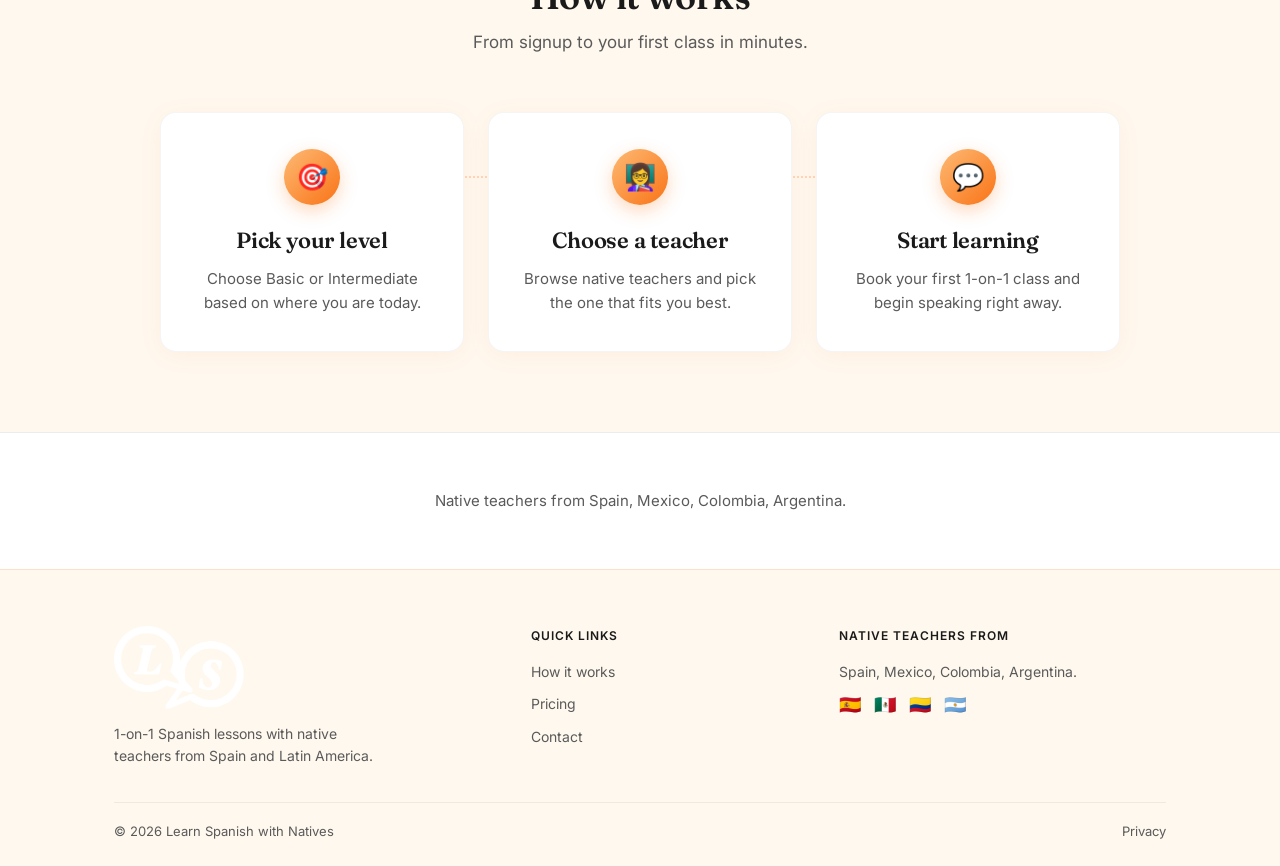
==== commit 481333db: "white navbar at top, orange-transparent on scroll" ====
--- a/beta/index.html
+++ b/beta/index.html
@@ -50,19 +50,20 @@
     /* Header */
     header {
       padding: 10px 0;
-      background: transparent;
-      border-bottom: 1px solid transparent;
+      background: #fff;
+      border-bottom: 1px solid rgba(0, 0, 0, 0.05);
       position: sticky;
       top: 0;
       z-index: 50;
+      box-shadow: 0 1px 2px rgba(26, 26, 26, 0.03), 0 4px 14px rgba(26, 26, 26, 0.05);
       transition: background 0.3s ease, border-color 0.3s ease, box-shadow 0.3s ease, backdrop-filter 0.3s ease;
     }
     header.scrolled {
-      background: rgba(255, 255, 255, 0.8);
+      background: rgba(249, 115, 22, 0.82);
       backdrop-filter: blur(12px);
       -webkit-backdrop-filter: blur(12px);
-      border-bottom: 1px solid rgba(0, 0, 0, 0.05);
-      box-shadow: 0 1px 2px rgba(26, 26, 26, 0.03), 0 4px 16px rgba(26, 26, 26, 0.04);
+      border-bottom: 1px solid rgba(255, 255, 255, 0.18);
+      box-shadow: 0 4px 20px rgba(234, 88, 12, 0.28);
     }
     .header-inner {
       display: flex;
@@ -85,38 +86,38 @@
     .nav-links a {
       font-size: 14px;
       font-weight: 500;
-      color: rgba(255, 255, 255, 0.92);
+      color: #2d2d2d;
       transition: color 0.2s ease, opacity 0.2s ease;
     }
-    .nav-links a:hover { opacity: 0.75; }
-    header.scrolled .nav-links a { color: var(--dark); }
-    header.scrolled .nav-links a:hover { color: var(--orange); opacity: 1; }
-
-    /* Enroll button (default = transparent state: white bg, orange text) */
+    .nav-links a:hover { color: var(--orange); }
+    header.scrolled .nav-links a { color: #fff; }
+    header.scrolled .nav-links a:hover { color: #fff; opacity: 0.78; }
+
+    /* Enroll button (default = white navbar: orange bg, white text) */
     .signin {
       font-weight: 600;
-      color: var(--orange);
-      background: #fff;
+      color: #fff;
+      background: var(--orange);
       font-size: 13px;
       padding: 8px 18px;
       border-radius: 999px;
       transition: background 0.2s ease, color 0.2s ease, transform 0.2s ease, box-shadow 0.2s ease;
-      box-shadow: 0 2px 10px rgba(0, 0, 0, 0.08);
+      box-shadow: 0 2px 10px rgba(243, 146, 0, 0.25);
     }
     .signin:hover {
+      background: var(--orange-hover);
+      transform: translateY(-1px);
+      box-shadow: 0 4px 14px rgba(243, 146, 0, 0.35);
+    }
+    /* Scrolled = orange-transparent navbar: invert to white button, orange text */
+    header.scrolled .signin {
+      background: #fff;
+      color: var(--orange);
+      box-shadow: 0 2px 10px rgba(0, 0, 0, 0.10);
+    }
+    header.scrolled .signin:hover {
       background: var(--cream);
-      transform: translateY(-1px);
-      box-shadow: 0 4px 14px rgba(0, 0, 0, 0.12);
-    }
-    /* Scrolled = frosted: orange button, white text */
-    header.scrolled .signin {
-      background: var(--orange);
-      color: #fff;
-      box-shadow: 0 2px 10px rgba(243, 146, 0, 0.25);
-    }
-    header.scrolled .signin:hover {
-      background: var(--orange-hover);
-      box-shadow: 0 4px 14px rgba(243, 146, 0, 0.35);
+      box-shadow: 0 4px 14px rgba(0, 0, 0, 0.14);
     }
 
     /* Hero */
@@ -502,7 +503,7 @@
   <header>
     <div class="container header-inner">
       <a href="#" class="logo" aria-label="Learn Spanish with Natives">
-        <img id="logo-img" src="../assets/img/logo1.png" alt="Learn Spanish with Natives" />
+        <img id="logo-img" src="../assets/img/logo.png" alt="Learn Spanish with Natives" />
       </a>
       <nav class="nav-links" aria-label="Primary">
         <a href="#how">How it works</a>
@@ -661,8 +662,8 @@
     (function () {
       var header = document.querySelector('header');
       var logoImg = document.getElementById('logo-img');
-      var topSrc = '../assets/img/logo1.png';
-      var scrolledSrc = '../assets/img/logo.png';
+      var topSrc = '../assets/img/logo.png';
+      var scrolledSrc = '../assets/img/logo1.png';
       var threshold = 80;
 
       // Preload the swap target so the switch is instant.
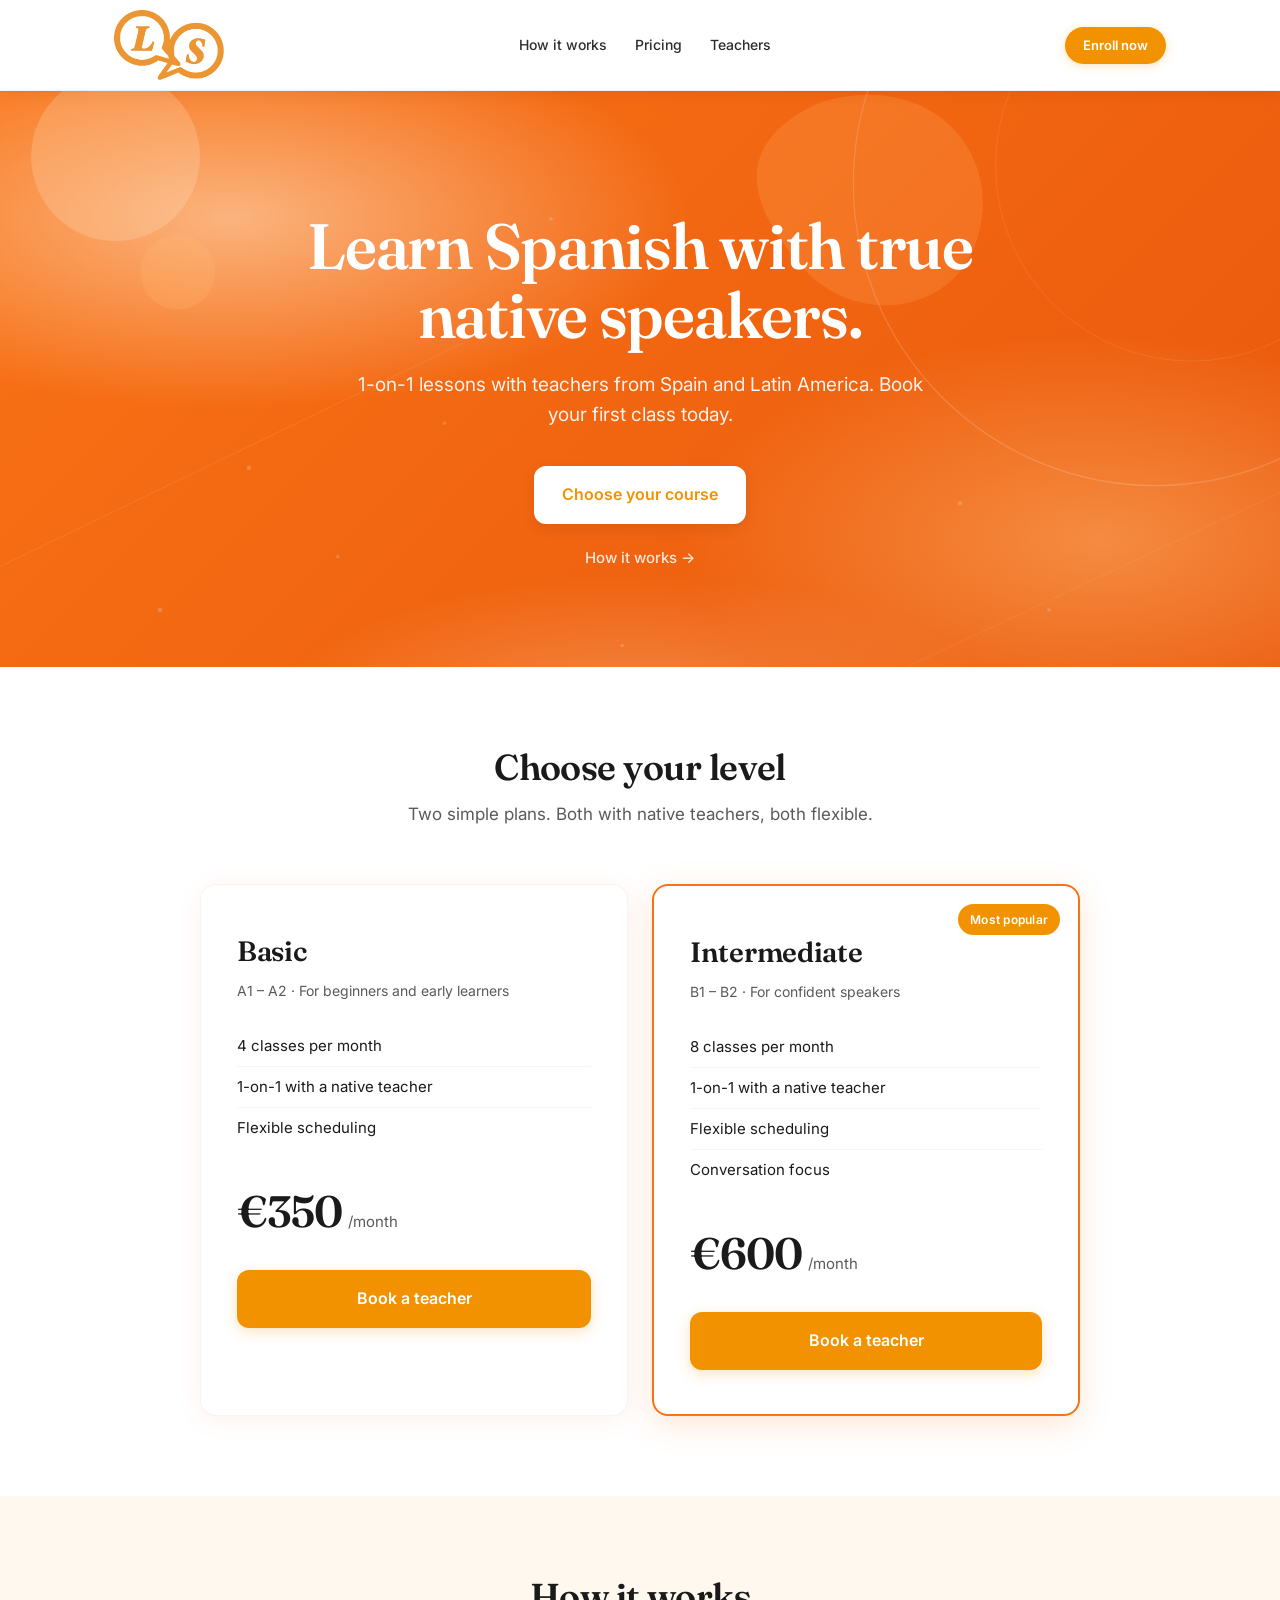
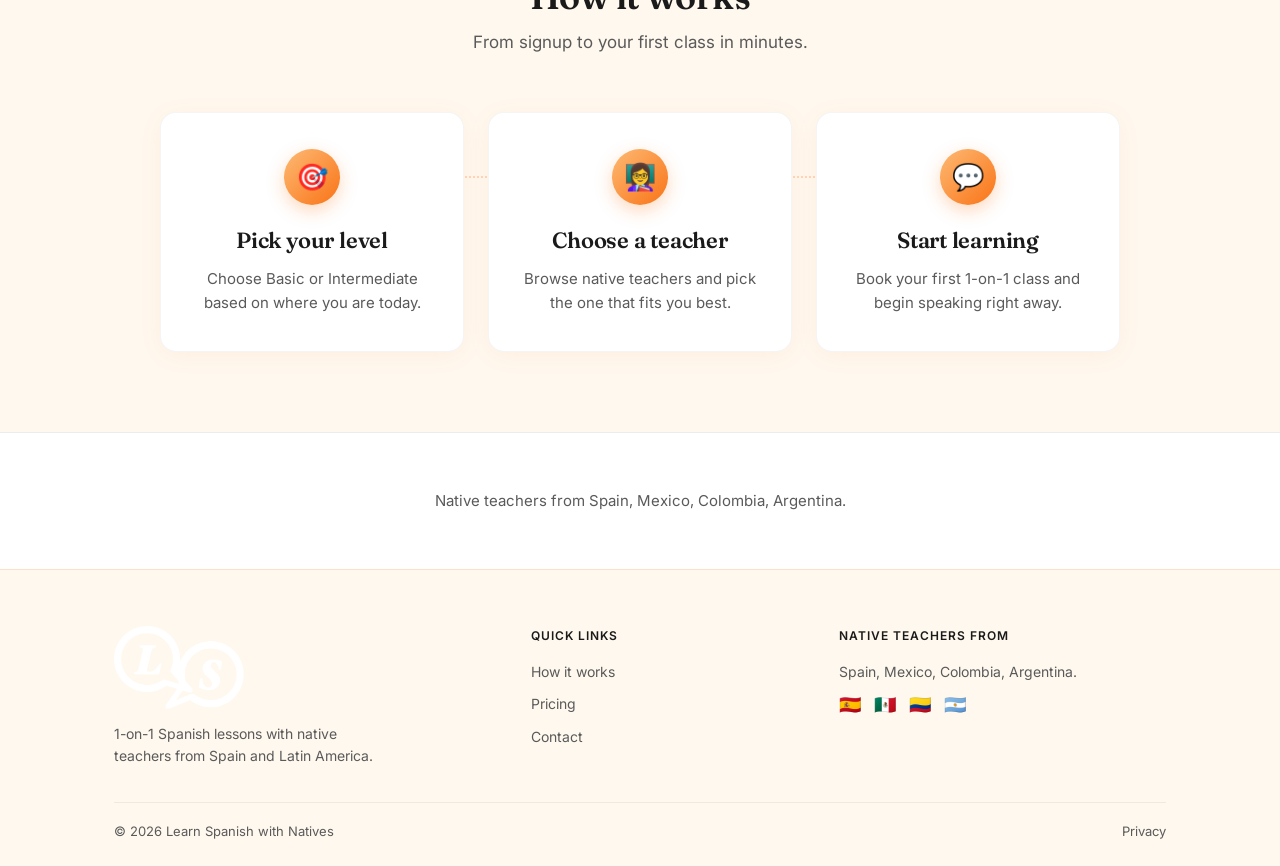
==== commit 694228fb: "swap navbar logos: logo1 at top, logo on scroll" ====
--- a/beta/index.html
+++ b/beta/index.html
@@ -503,7 +503,7 @@
   <header>
     <div class="container header-inner">
       <a href="#" class="logo" aria-label="Learn Spanish with Natives">
-        <img id="logo-img" src="../assets/img/logo.png" alt="Learn Spanish with Natives" />
+        <img id="logo-img" src="../assets/img/logo1.png" alt="Learn Spanish with Natives" />
       </a>
       <nav class="nav-links" aria-label="Primary">
         <a href="#how">How it works</a>
@@ -662,8 +662,8 @@
     (function () {
       var header = document.querySelector('header');
       var logoImg = document.getElementById('logo-img');
-      var topSrc = '../assets/img/logo.png';
-      var scrolledSrc = '../assets/img/logo1.png';
+      var topSrc = '../assets/img/logo1.png';
+      var scrolledSrc = '../assets/img/logo.png';
       var threshold = 80;
 
       // Preload the swap target so the switch is instant.
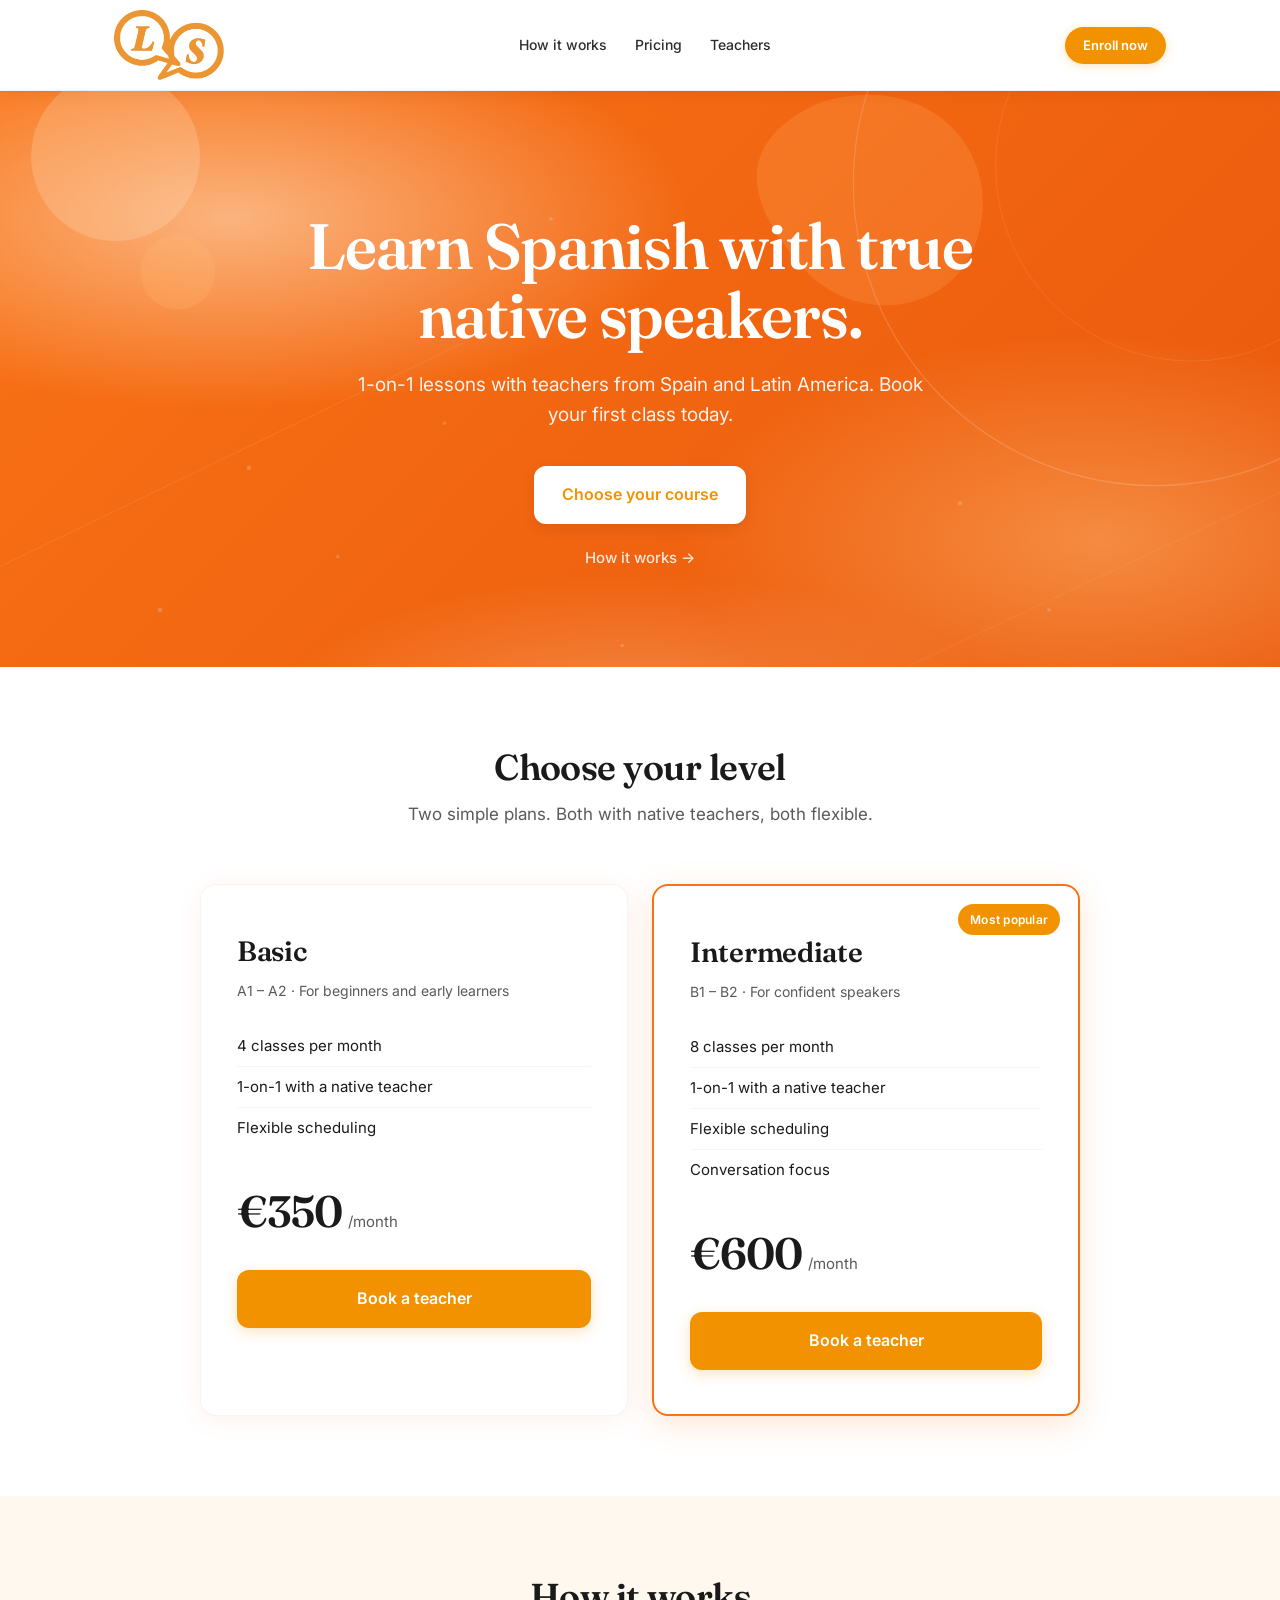
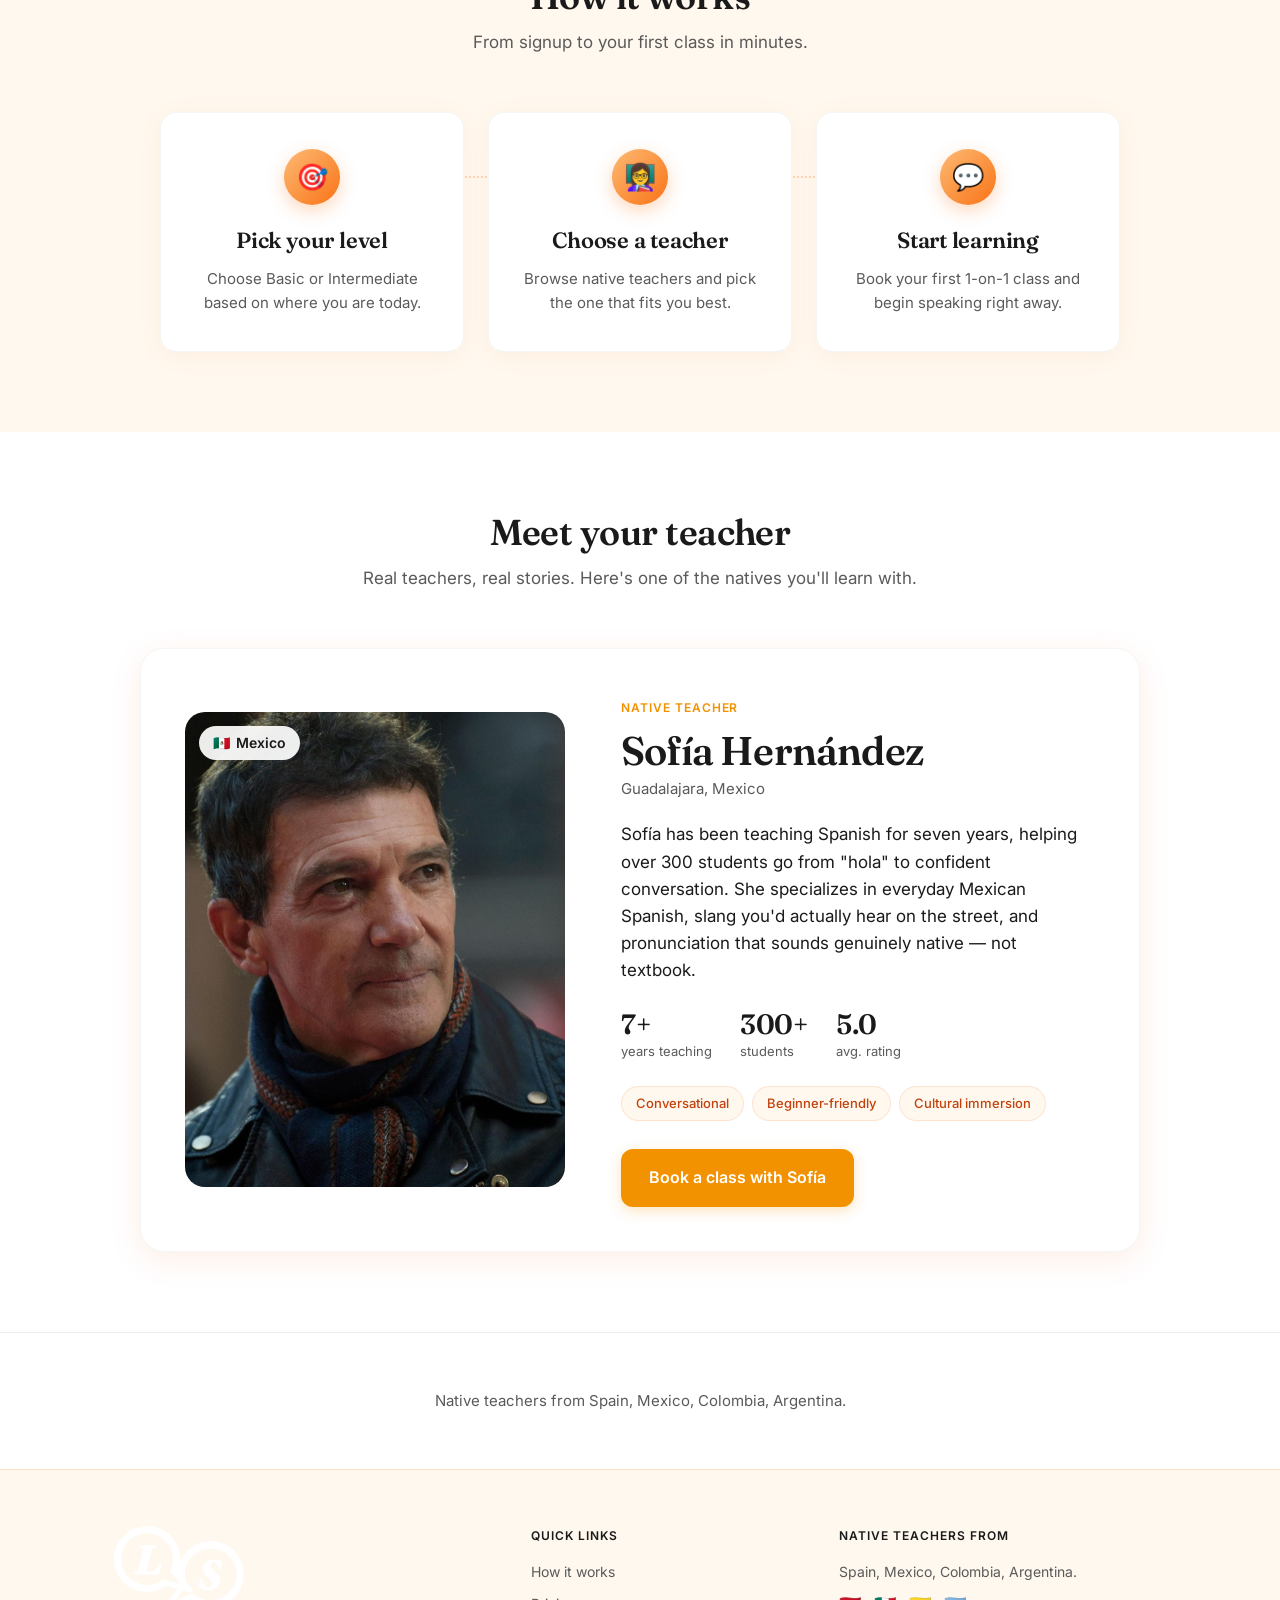
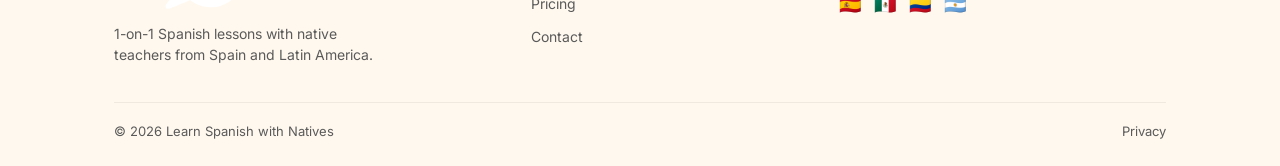
==== commit f7c720c0: "add Meet your teacher section with Sofia from Mexico" ====
--- a/beta/index.html
+++ b/beta/index.html
@@ -393,6 +393,131 @@
       .step { z-index: 1; }
     }
 
+    /* Meet your teacher */
+    .teacher-card {
+      display: grid;
+      grid-template-columns: 1fr;
+      gap: 32px;
+      align-items: center;
+      background: #fff;
+      border: 1px solid rgba(0, 0, 0, 0.04);
+      border-radius: 24px;
+      padding: 28px;
+      box-shadow: 0 8px 32px rgba(234, 88, 12, 0.10);
+      max-width: 1000px;
+      margin: 0 auto;
+    }
+    .teacher-photo {
+      position: relative;
+      border-radius: 20px;
+      overflow: hidden;
+      aspect-ratio: 4 / 5;
+      background: var(--cream);
+    }
+    .teacher-photo img {
+      width: 100%;
+      height: 100%;
+      object-fit: cover;
+      display: block;
+    }
+    .teacher-flag {
+      position: absolute;
+      top: 14px;
+      left: 14px;
+      background: rgba(255, 255, 255, 0.92);
+      -webkit-backdrop-filter: blur(8px);
+      backdrop-filter: blur(8px);
+      border-radius: 999px;
+      padding: 6px 14px;
+      font-size: 14px;
+      font-weight: 600;
+      color: var(--dark);
+      box-shadow: 0 2px 10px rgba(0, 0, 0, 0.10);
+      display: inline-flex;
+      align-items: center;
+      gap: 6px;
+    }
+    .teacher-eyebrow {
+      display: inline-block;
+      font-size: 12px;
+      font-weight: 600;
+      text-transform: uppercase;
+      letter-spacing: 0.08em;
+      color: var(--orange);
+      margin-bottom: 12px;
+    }
+    .teacher-info h3 {
+      font-family: 'Fraunces', Georgia, serif;
+      font-weight: 600;
+      font-size: 34px;
+      letter-spacing: -0.02em;
+      margin: 0 0 4px;
+      color: var(--dark);
+      line-height: 1.1;
+    }
+    .teacher-location {
+      color: var(--muted);
+      margin: 0 0 20px;
+      font-size: 15px;
+    }
+    .teacher-bio {
+      color: var(--dark);
+      margin: 0 0 24px;
+      line-height: 1.6;
+    }
+    .teacher-stats {
+      list-style: none;
+      padding: 0;
+      margin: 0 0 24px;
+      display: flex;
+      gap: 28px;
+      flex-wrap: wrap;
+    }
+    .teacher-stats li {
+      font-size: 13px;
+      color: var(--muted);
+    }
+    .teacher-stats strong {
+      display: block;
+      font-family: 'Fraunces', Georgia, serif;
+      font-size: 28px;
+      font-weight: 600;
+      color: var(--dark);
+      letter-spacing: -0.01em;
+      line-height: 1.1;
+      margin-bottom: 2px;
+    }
+    .teacher-tags {
+      display: flex;
+      gap: 8px;
+      flex-wrap: wrap;
+      margin-bottom: 28px;
+    }
+    .teacher-tags span {
+      background: var(--cream);
+      color: #c2410c;
+      font-size: 13px;
+      font-weight: 500;
+      padding: 6px 14px;
+      border-radius: 999px;
+      border: 1px solid rgba(249, 115, 22, 0.15);
+    }
+    @media (min-width: 760px) {
+      .teacher-card {
+        grid-template-columns: 340px 1fr;
+        gap: 40px;
+        padding: 36px;
+      }
+    }
+    @media (min-width: 960px) {
+      .teacher-card {
+        grid-template-columns: 380px 1fr;
+        gap: 56px;
+        padding: 44px;
+      }
+      .teacher-info h3 { font-size: 40px; }
+    }
+
     /* Trust strip */
     .trust {
       padding: 56px 0;
@@ -508,7 +633,7 @@
       <nav class="nav-links" aria-label="Primary">
         <a href="#how">How it works</a>
         <a href="#levels">Pricing</a>
-        <a href="#">Teachers</a>
+        <a href="#teachers">Teachers</a>
       </nav>
       <a href="#" class="signin">Enroll now</a>
     </div>
@@ -618,6 +743,37 @@
             <div class="step-icon" aria-hidden="true">💬</div>
             <h4>Start learning</h4>
             <p>Book your first 1-on-1 class and begin speaking right away.</p>
+          </div>
+        </div>
+      </div>
+    </section>
+
+    <section id="teachers">
+      <div class="container">
+        <h2 class="section-title">Meet your teacher</h2>
+        <p class="section-sub">Real teachers, real stories. Here's one of the natives you'll learn with.</p>
+
+        <div class="teacher-card">
+          <div class="teacher-photo">
+            <img src="../assets/img/portrait.jpg" alt="Sofía Hernández — Spanish teacher from Mexico" />
+            <span class="teacher-flag"><span aria-hidden="true">🇲🇽</span> Mexico</span>
+          </div>
+          <div class="teacher-info">
+            <span class="teacher-eyebrow">Native teacher</span>
+            <h3>Sofía Hernández</h3>
+            <p class="teacher-location">Guadalajara, Mexico</p>
+            <p class="teacher-bio">Sofía has been teaching Spanish for seven years, helping over 300 students go from "hola" to confident conversation. She specializes in everyday Mexican Spanish, slang you'd actually hear on the street, and pronunciation that sounds genuinely native — not textbook.</p>
+            <ul class="teacher-stats">
+              <li><strong>7+</strong> years teaching</li>
+              <li><strong>300+</strong> students</li>
+              <li><strong>5.0</strong> avg. rating</li>
+            </ul>
+            <div class="teacher-tags">
+              <span>Conversational</span>
+              <span>Beginner-friendly</span>
+              <span>Cultural immersion</span>
+            </div>
+            <a href="#" class="btn">Book a class with Sofía</a>
           </div>
         </div>
       </div>
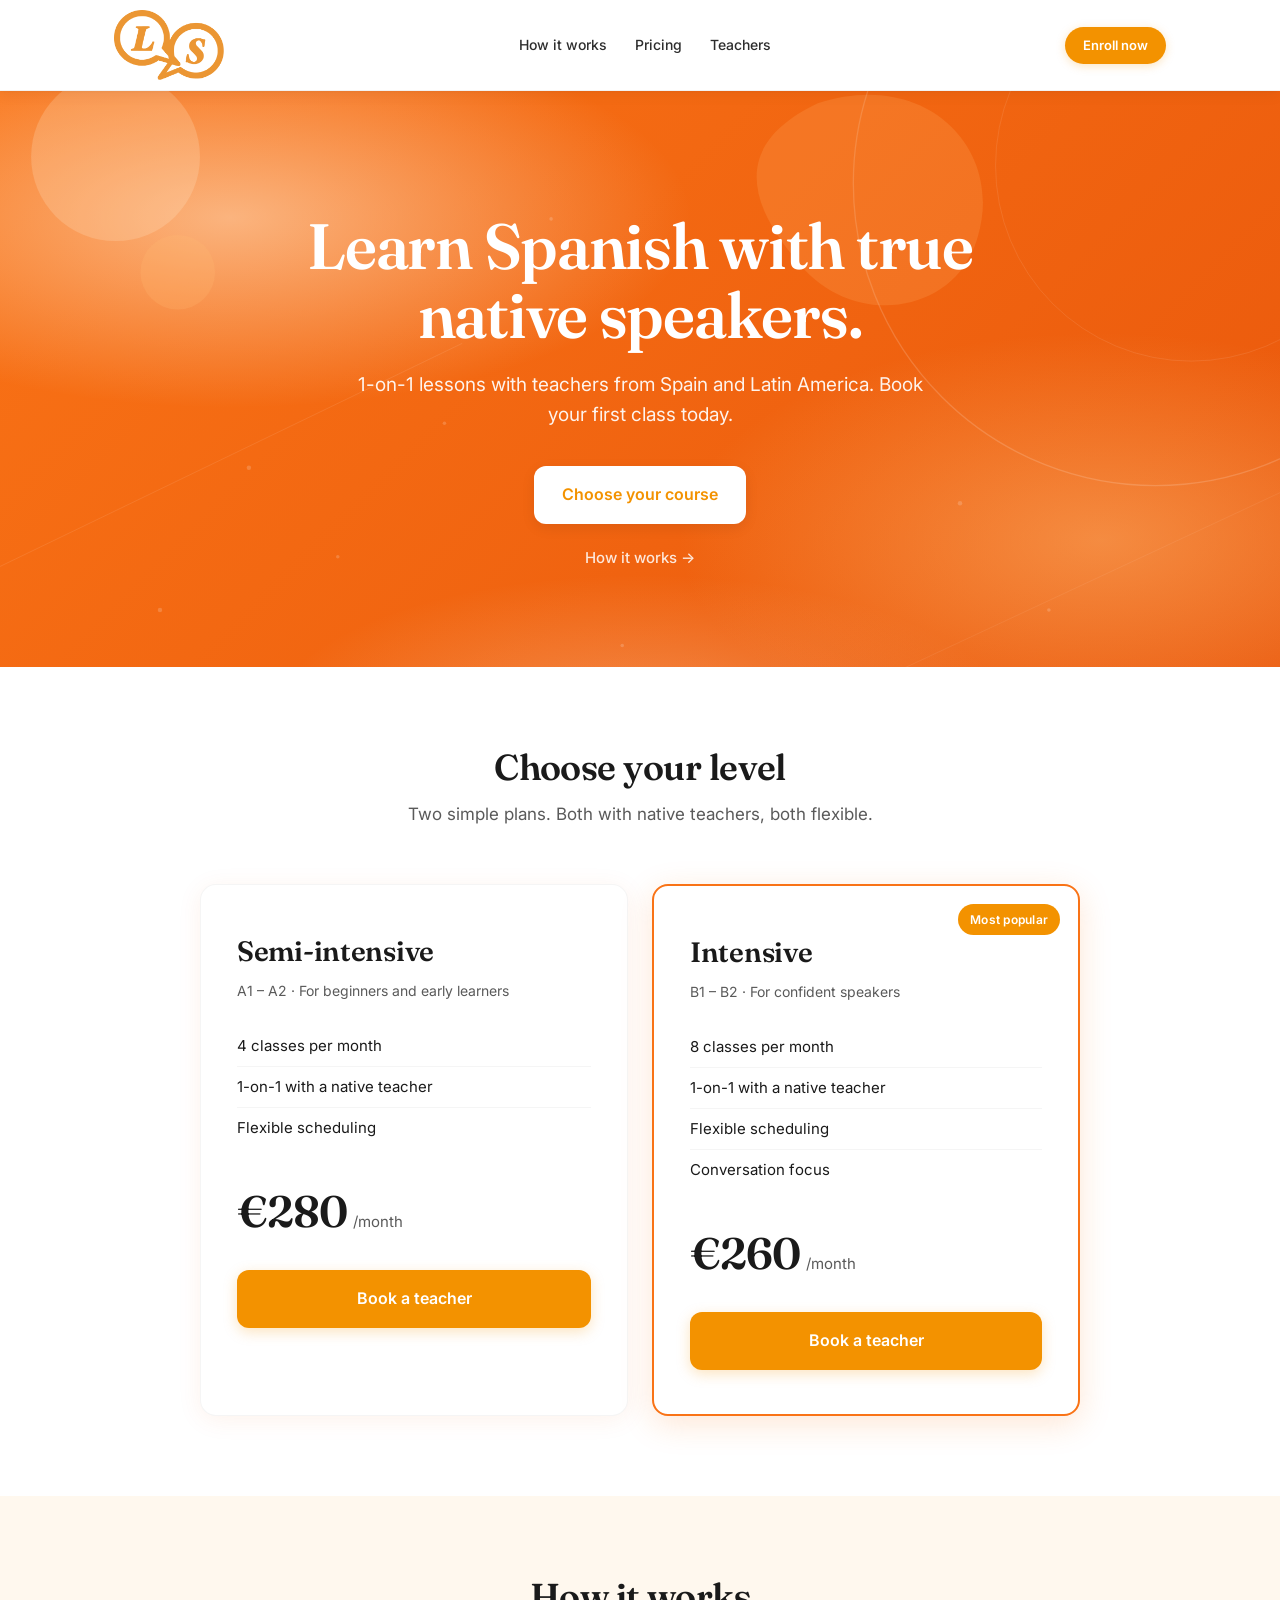
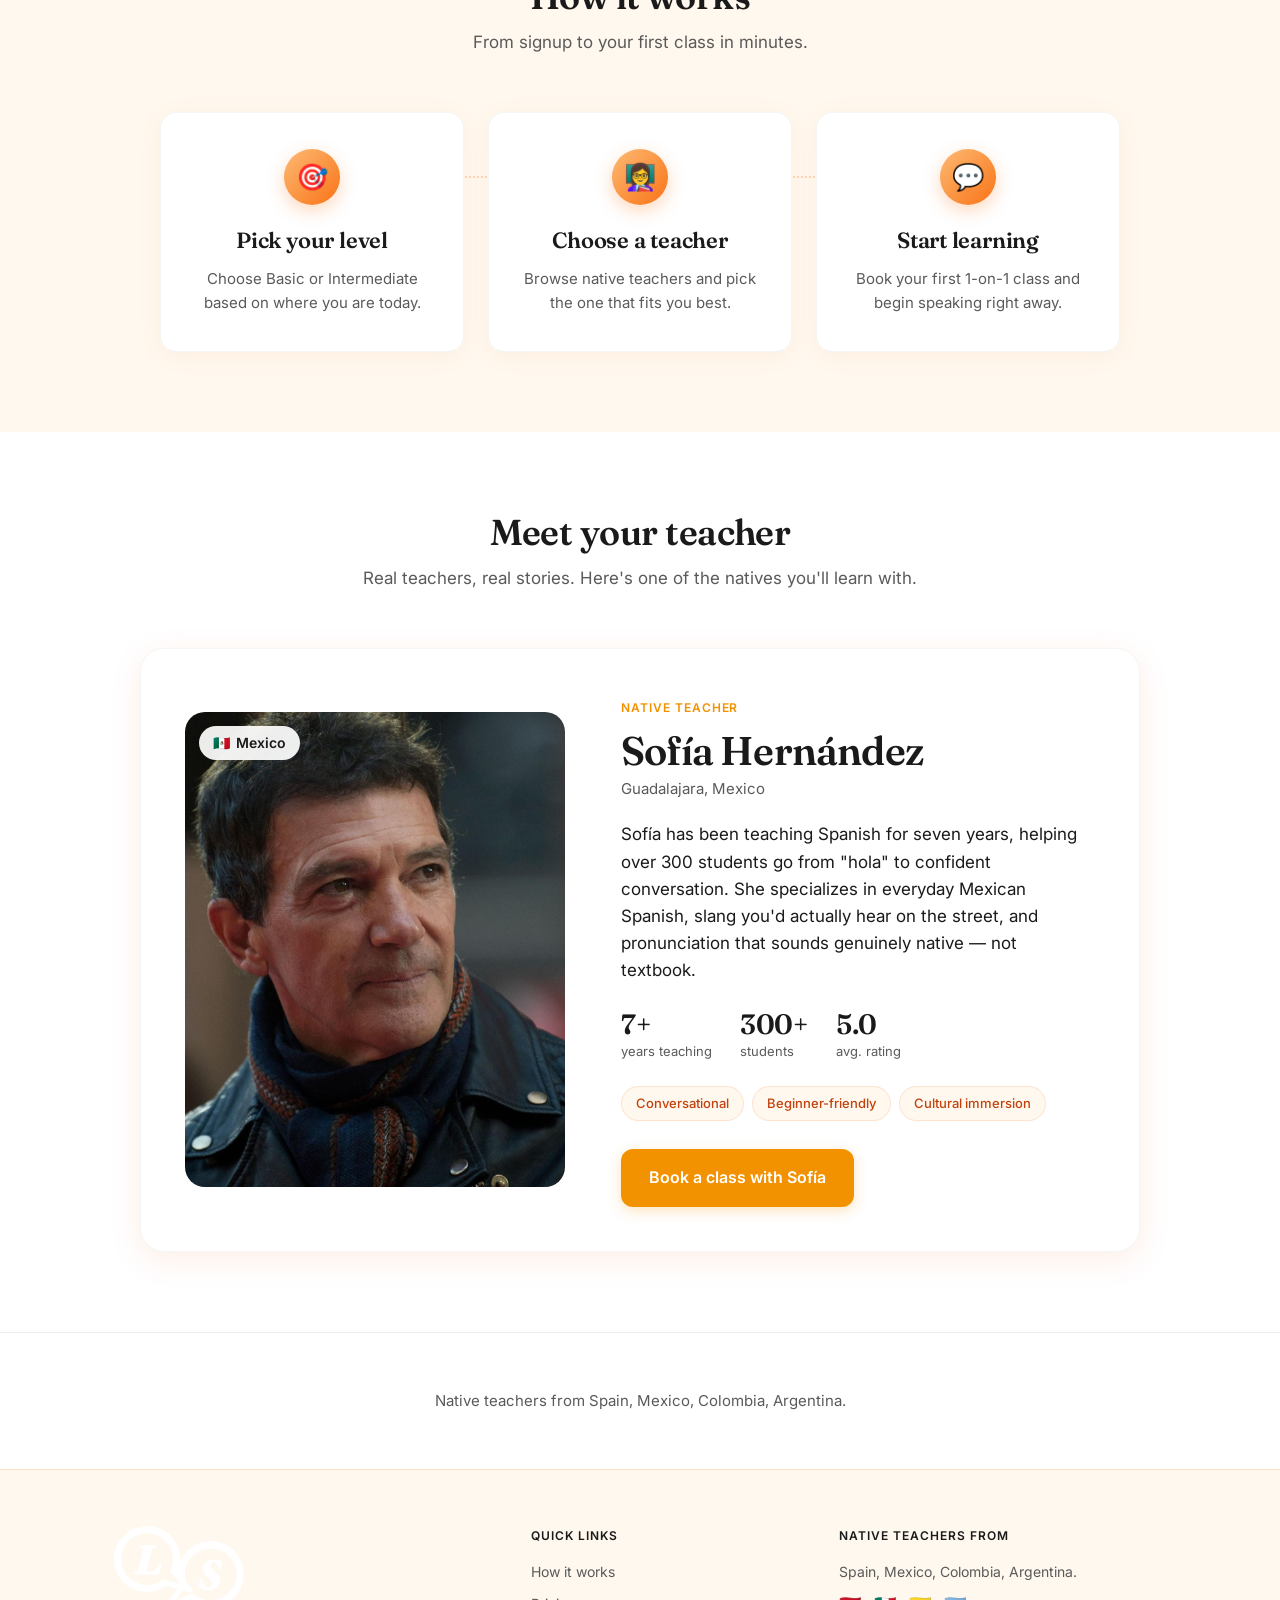
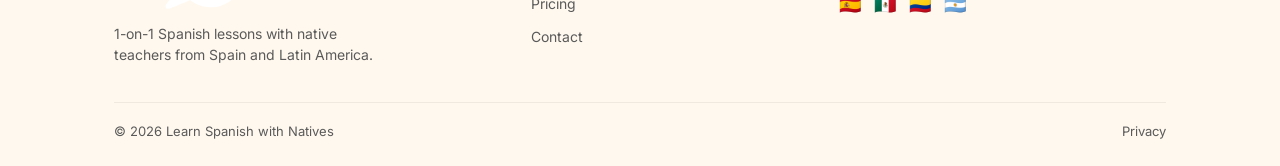
==== commit 084f2db2: "rename courses to Semi-intensive (€280) and Intensive (€260) Co-Authored-By: Claude Opus 4.7 (1M con" ====
--- a/beta/index.html
+++ b/beta/index.html
@@ -689,7 +689,7 @@
 
         <div class="levels">
           <div class="card">
-            <h3>Basic</h3>
+            <h3>Semi-intensive</h3>
             <p class="level-sub">A1 – A2 · For beginners and early learners</p>
             <ul>
               <li>4 classes per month</li>
@@ -697,7 +697,7 @@
               <li>Flexible scheduling</li>
             </ul>
             <div class="price">
-              <span class="amount">€350</span>
+              <span class="amount">€280</span>
               <span class="per">/month</span>
             </div>
             <a href="#" class="btn">Book a teacher</a>
@@ -705,7 +705,7 @@
 
           <div class="card featured">
             <span class="badge">Most popular</span>
-            <h3>Intermediate</h3>
+            <h3>Intensive</h3>
             <p class="level-sub">B1 – B2 · For confident speakers</p>
             <ul>
               <li>8 classes per month</li>
@@ -714,7 +714,7 @@
               <li>Conversation focus</li>
             </ul>
             <div class="price">
-              <span class="amount">€600</span>
+              <span class="amount">€260</span>
               <span class="per">/month</span>
             </div>
             <a href="#" class="btn">Book a teacher</a>
